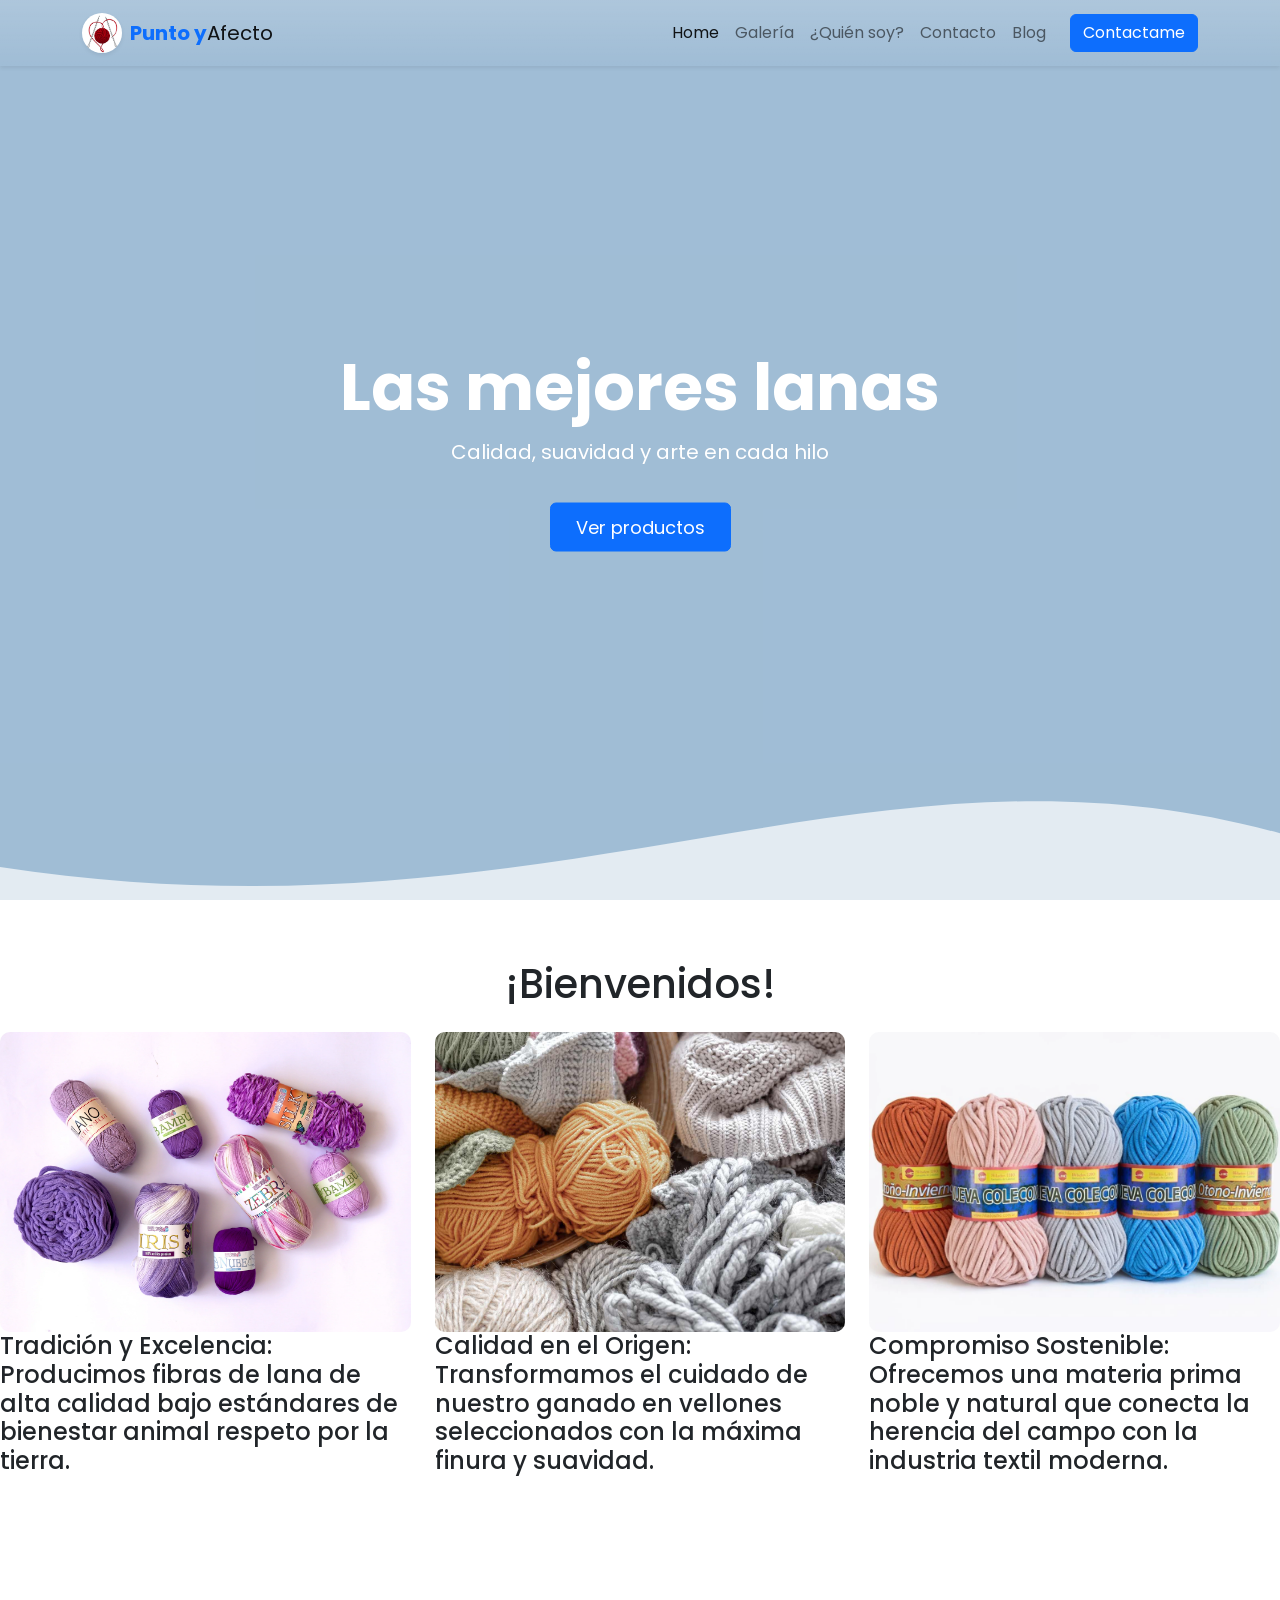
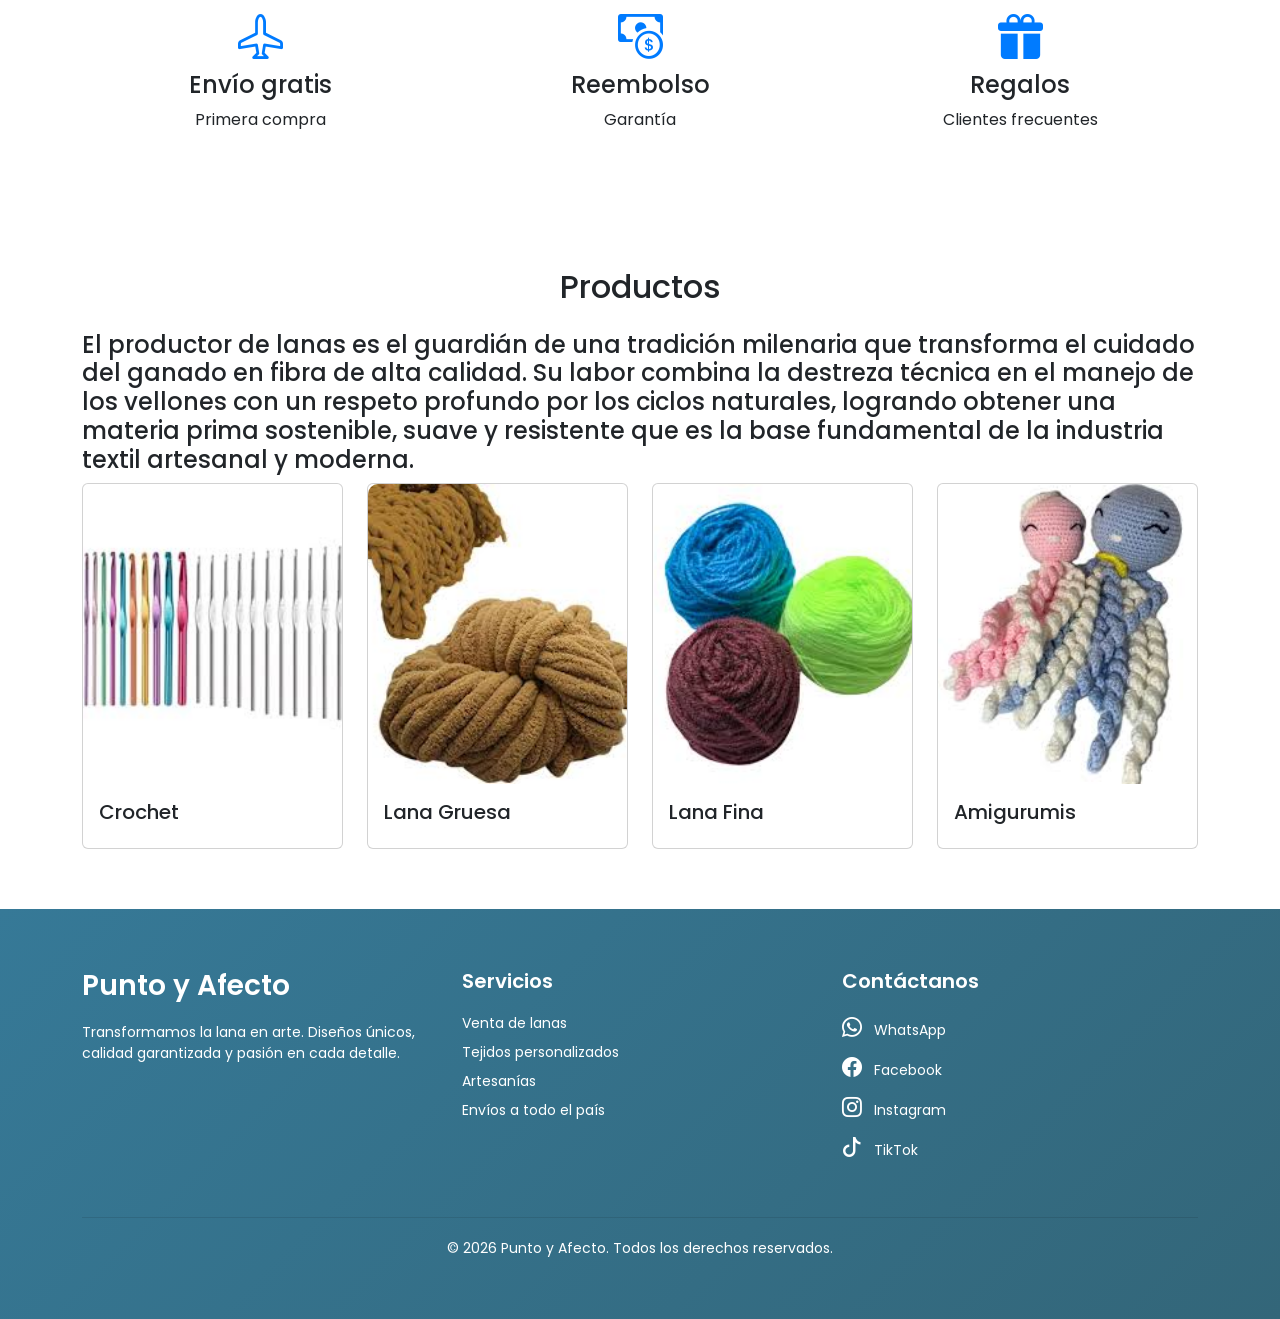
==== index.html @ 4a49f243 "subiendo mi pagina web" ====
<!DOCTYPE html>
<html lang="es">
<head>
    <meta charset="UTF-8">
    <meta name="viewport" content="width=device-width, initial-scale=1.0">
    <title>Punto y Afecto</title>

    <link rel="stylesheet" href="css/bootstrap.min.css">
    <link rel="stylesheet" href="https://cdn.jsdelivr.net/npm/bootstrap-icons@1.10.0/font/bootstrap-icons.css">
    <link rel="stylesheet" href="style.css">
</head>

<body>
<!-- NAVBAR  -->
<nav class="navbar navbar-expand-lg navbar-light bg-gradient shadow-sm fixed-top">
    <div class="container">
        <!-- Logo -->
        <a href="index.html" class="navbar-brand d-flex align-items-center">
            <img src="indexima/logo.jpg" alt="Logo" width="40" class="me-2 rounded-circle shadow-sm">
            <span class="fw-bold text-primary">Punto y</span> Afecto
        </a>

        <!-- Botón hamburguesa -->
        <button class="navbar-toggler" type="button" data-bs-toggle="collapse" data-bs-target="#navbar-start">
            <span class="navbar-toggler-icon"></span>
        </button>

        <!-- Menú de navegación -->
        <div class="collapse navbar-collapse" id="navbar-start">
            <ul class="navbar-nav ms-auto mb-2 mb-lg-0">
                <li class="nav-item"><a class="nav-link active" href="index.html">Home</a></li>
                <li class="nav-item"><a class="nav-link" href="galeria.html">Galería</a></li>
                <li class="nav-item"><a class="nav-link" href="quiensoy.html">¿Quién soy?</a></li>
                <li class="nav-item"><a class="nav-link" href="contacto.html">Contacto</a></li>
                <li class="nav-item"><a class="nav-link" href="blog.html">Blog</a></li>
            </ul>
            <!-- Botón CTA -->
            <a href="contacto.html" class="btn btn-primary ms-lg-3">Contactame</a>
        </div>
    </div>
</nav>


<!-- HERO CON VIDEO -->
<section class="hero-video">
    <!-- Video -->
    <video autoplay muted loop class="video-bg">
        <source src="hola.mp4" type="video/mp4">
    </video>

    <!-- Overlay oscuro -->
    <div class="overlay"></div>

    <!-- Texto encima del video -->
    <div class="content">
        <h1>Las mejores lanas</h1>
        <p>Calidad, suavidad y arte en cada hilo</p>
        <a href="#" class="btn btn-primary">Ver productos</a>
    </div>

    <!-- ONDA SVG -->
    <div class="wave">
        <svg viewBox="0 0 500 150" preserveAspectRatio="none">
           <path d="M-18.98,88.31 C210.21,248.19 334.36,-125.81 500.00,49.98 L500.00,150.00 L0.00,150.00 Z"
                  style="stroke: none; fill: rgba(255, 255, 255, 0.7);">
            </path>
        </svg>
    </div>
</section>

<!-- SERVICIOS -->

<section class="Galeria">
<div class="container">
<h1 class="text-center mb-4">¡Bienvenidos!</h1>
</div>

<div class="row">

<div class="col-sm-12 col-md-6 col-lg-4">
<img src="indexima/index1.webp" class="img-fluid">
<h4>Tradición y Excelencia: Producimos fibras de
     lana de alta calidad bajo estándares de bienestar animal 
      respeto por la tierra.</h4> 
</div>

<div class="col-sm-12 col-md-6 col-lg-4">
<img src="indexima/index2.jpg" class="img-fluid">
<h4>Calidad en el Origen: Transformamos el cuidado de nuestro 
    ganado en vellones seleccionados con la máxima finura y suavidad.</h4>
</div>

<div class="col-sm-12 col-md-6 col-lg-4">
<img src="indexima/index3.webp" class="img-fluid">
<h4>Compromiso Sostenible: Ofrecemos una materia prima 
    noble y natural que conecta la herencia del campo con la industria textil moderna.</h4>
</div>



</div>
</div>
</section>

<!-- ICONOS -->
<section class="section-icons">
    <div class="container">
        <div class="row text-center">

            <div class="col-md-4">
                <i class="bi bi-airplane"></i>
                <h4>Envío gratis</h4>
                <p>Primera compra</p>
            </div>

            <div class="col-md-4">
                <i class="bi bi-cash-coin"></i>
                <h4>Reembolso</h4>
                <p>Garantía</p>
            </div>

            <div class="col-md-4">
                <i class="bi bi-gift-fill"></i>
                <h4>Regalos</h4>
                <p>Clientes frecuentes</p>
            </div>

        </div>
    </div>
</section>

<!-- PRODUCTOS -->
<section class="product">
    <div class="container">
        <h2 class="text-center mb-4">Productos</h2>
        <h4>El productor de lanas es el guardián de una tradición milenaria 
            que transforma el cuidado del ganado en fibra de alta calidad. Su 
            labor combina la destreza técnica en el manejo de los vellones con un 
            respeto profundo por los ciclos naturales, logrando obtener una materia prima sostenible, 
            suave y resistente que es la base fundamental de la industria textil artesanal y moderna.</h4>

        <div class="row">

            <div class="col-md-3">
                <div class="card">
                    <img src="img/par1.jpeg">
                    <div class="card-body"><h5>Crochet</h5></div>
                </div>
            </div>

            <div class="col-md-3">
                <div class="card">
                    <img src="img/par2.jpeg">
                    <div class="card-body"><h5>Lana Gruesa</h5></div>
                </div>
            </div>

            <div class="col-md-3">
                <div class="card">
                    <img src="img/par3.jpeg">
                    <div class="card-body"><h5>Lana Fina</h5></div>
                </div>
            </div>

            <div class="col-md-3">
                <div class="card">
                    <img src="img/par5.jpeg">
                    <div class="card-body"><h5>Amigurumis</h5></div>
                </div>
            </div>

        </div>
    </div>
</section>

<!-- FOOTER PROFESIONAL -->
<footer class="footer">
    <div class="container">
        <div class="row">

            <!-- LOGO + DESCRIPCIÓN -->
            <div class="col-md-4 mb-4 text-center text-md-start">
                <h3>Punto y Afecto</h3>
                <p>Transformamos la lana en arte. Diseños únicos, calidad garantizada y pasión en cada detalle.</p>
            </div>

            <!-- SERVICIOS -->
            <div class="col-md-4 mb-4 text-center text-md-start">
                <h5>Servicios</h5>
                <ul>
                    <li>Venta de lanas</li>
                    <li>Tejidos personalizados</li>
                    <li>Artesanías</li>
                    <li>Envíos a todo el país</li>
                </ul>
            </div>

            <!-- REDES SOCIALES -->
            <div class="col-md-4 mb-4 text-center text-md-start">
                <h5>Contáctanos</h5>
                <p><i class="bi bi-whatsapp"></i> WhatsApp</p>
                <p><i class="bi bi-facebook"></i> Facebook</p>
                <p><i class="bi bi-instagram"></i> Instagram</p>
                <p><i class="bi bi-tiktok"></i> TikTok</p>
            </div>

        </div>

        <hr style="border-color: rgba(0, 0, 0, 0.4);">

        <!-- COPYRIGHT -->
        <p class="text-center mb-0">© 2026 Punto y Afecto. Todos los derechos reservados.</p>
    </div>
</footer>

    <!-- Scripts -->
          <script src="js/jquery-3.5.1.slim.min.js"></script>
    <script src="js/popper.min.js"></script>
    <script src="js/bootstrap.min.js"></script>

</body>
</html>
---- style.css ----
/* =======================
   IMPORTACIÓN DE FUENTE
======================= */
/* Importa la fuente Poppins desde Google Fonts */
@import url('https://fonts.googleapis.com/css2?family=Poppins:wght@400;600;700&display=swap');


/* =======================
   ESTILOS GENERALES
======================= */
* {
    font-family: 'Poppins', sans-serif; /* Fuente global */
    box-sizing: border-box;              /* Margen y padding incluidos en ancho */
    margin: 0;                            /* Elimina márgenes por defecto */
    padding: 0;                           /* Elimina padding por defecto */
}

/* =======================
   NAVBAR
======================= */
.navbar.bg-gradient {
    background: linear-gradient(90deg, #f8f9fa, #e9ecef);
}

.navbar .nav-link {
    transition: all 0.3s ease;
}

.navbar .nav-link:hover {
    color: #0d6efd;
    text-decoration: underline;
}

.navbar .btn-primary {
    transition: all 0.3s ease;
}

.navbar .btn-primary:hover {
    background-color: #0b5ed7;
    transform: translateY(-2px);
}

/* =======================
   HERO VIDEO / IMAGEN
======================= */
.hero-video {
    position: relative;                   /* Para posicionar overlay y contenido */
    width: 100%;
    height: 100vh;                        /* Ocupa toda la pantalla */
    overflow: hidden;                     /* Oculta contenido extra */
}

.video-bg {
    position: absolute;
    top: 0;
    left: 0;
    width: 100%;
    height: 100%;
    object-fit: cover;                    /* Video/imagen cubre todo sin deformarse */
    z-index: 0;
}

.overlay {
    position: absolute;
    top: 0;
    left: 0;
    width: 100%;
    height: 100%;
    background: rgba(120, 161, 196, 0.7); /* Capa semitransparente sobre video */
    z-index: 1;
}

.content {
    position: relative;
    z-index: 2;
    top: 50%;
    transform: translateY(-50%);          /* Centra verticalmente */
    text-align: center;                    /* Centra texto */
    color: white;
    padding: 0 20px;
}

.content h1 {
    font-size: clamp(32px, 6vw, 65px);    /* Tamaño adaptable */
    font-weight: 700;
}

.content p {
    font-size: clamp(14px, 2.5vw, 20px);
    margin-top: 10px;
}

.content .btn {
    margin-top: 20px;
    padding: 10px 25px;
    font-size: 18px;
}


/* =======================
   ONDA SVG
======================= */
.hero-video, .hero-blog {
    position: relative; /* Necesario para que la onda se posicione respecto al hero */
}

.wave {
    position: absolute;
    bottom: 0;       /* Pegada al fondo del hero */
    left: 0;
    width: 100%;
    overflow: hidden;
    line-height: 0;
    z-index: 2;
}

.wave svg {
    display: block;
    width: 100%;
    height: 100px;   /* Altura base de la onda */
}

.wave path {
    fill: rgba(255, 255, 255, 0.7); /* Color de la onda */
}


/* =======================
   GALERÍA / PRODUCTOS / SERVICIOS / CONTACTO
======================= */
.Galeria, .services, .product, .section-icons, .Contacto {
    padding: 60px 0;
}

/* Imágenes del mismo tamaño */
.Galeria img,
.product .card img,
.service-card img,
.Contacto img {
    width: 100%;             /* Ocupa todo el ancho del contenedor */
    height: 300px;           /* Altura fija para uniformidad */
    object-fit: cover;       /* Recorta imagen sin deformar */
    border-radius: 10px;     /* Bordes redondeados */
    transition: 0.4s;        /* Suaviza animaciones */
}

/* Hover para animación ligera */
.Galeria img:hover,
.product .card:hover img,
.service-card:hover img {
    transform: scale(1.05);  /* Zoom ligero al pasar mouse */
}

/* Tarjetas de productos y servicios */
.product .card, .service-card {
    transition: 0.3s;
}

.product .card:hover, .service-card:hover {
    transform: scale(1.05);
}

/* Overlay en tarjetas de servicios */
.service-card::before {
    content: "";
    position: absolute;
    width: 100%;
    height: 100%;
    background: rgba(0,0,0,0.6);
    top: 0;
    left: 0;
    z-index: 1;
}

.service-card .card-img-overlay {
    z-index: 2;
}

/* Íconos de secciones */
.section-icons i {
    font-size: 45px;
    color: #007bff;
    margin-bottom: 10px;
}


/* =======================
   FOOTER
======================= */
.footer {
    background: linear-gradient(135deg, #367997, #336679);
    color: white;
    padding: 60px 0;
    font-size: 14px;
}

.footer h3, .footer h5 {
    margin-bottom: 20px;
    font-weight: 600;
}

.footer p {
    margin-bottom: 10px;
}

.footer ul {
    list-style: none;
    padding: 0;
}

.footer ul li {
    margin-bottom: 8px;
}

.footer i {
    font-size: 20px;
    margin-right: 8px;
    color: white;
}

.footer hr {
    margin: 20px 0;
    border: 0;
    border-top: 1px solid rgba(255,255,255,0.4);
}


/* =======================
   RESPONSIVE (TABLETS Y MÓVILES)
======================= */
@media (max-width: 768px) {

    /* HERO */
    .hero-video {
        height: 60vh;           /* Ajusta altura en tablets */
    }

    .content h1 {
        font-size: clamp(24px, 8vw, 36px); /* Texto más pequeño */
    }

    .content p {
        font-size: clamp(12px, 4vw, 16px);
    }

    /* NAVBAR */
    .navbar a {
        font-size: 16px;        /* Texto más pequeño */
    }

    /* FOOTER */
    .footer {
        text-align: center;
    }

    .footer .col-md-4 {
        margin-bottom: 20px;
    }

    /* Onda SVG */
    .wave svg {
        height: 200px;          /* Ajusta altura de onda en tablets */
    }
}

@media (max-width: 576px) {

    /* HERO */
    .hero-video {
        height: 50vh;           /* Ajuste para móviles */
    }

    /* Imágenes de galería y productos */
    .Galeria img,
    .product .card img,
    .service-card img {
        height: 200px;          /* Reduce altura en móviles */
    }

    /* Texto en contenido */
    .content h1 {
        font-size: clamp(20px, 8vw, 28px);
    }

    .content p {
        font-size: clamp(10px, 4vw, 14px);
    }

    /* Onda SVG */
    .wave svg {
        height: 120px;          /* Onda más pequeña en móviles */
    }
}
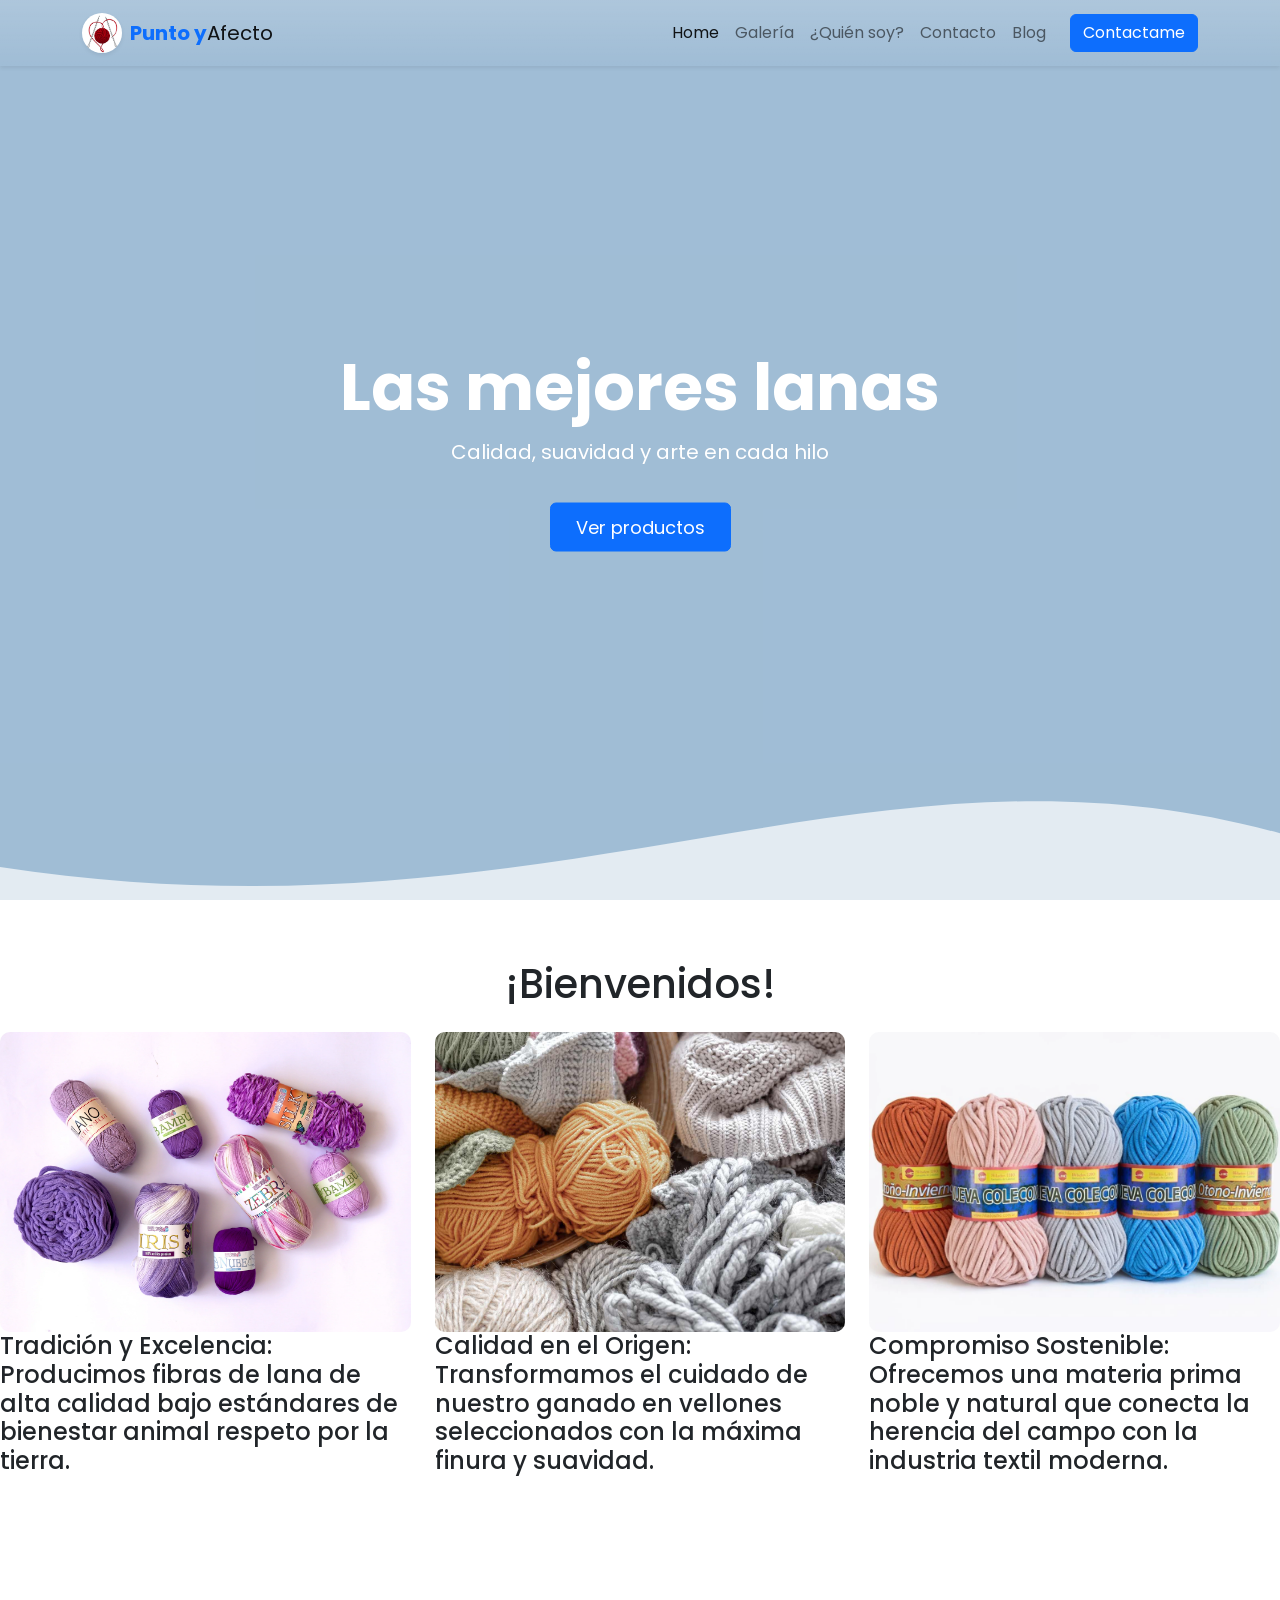
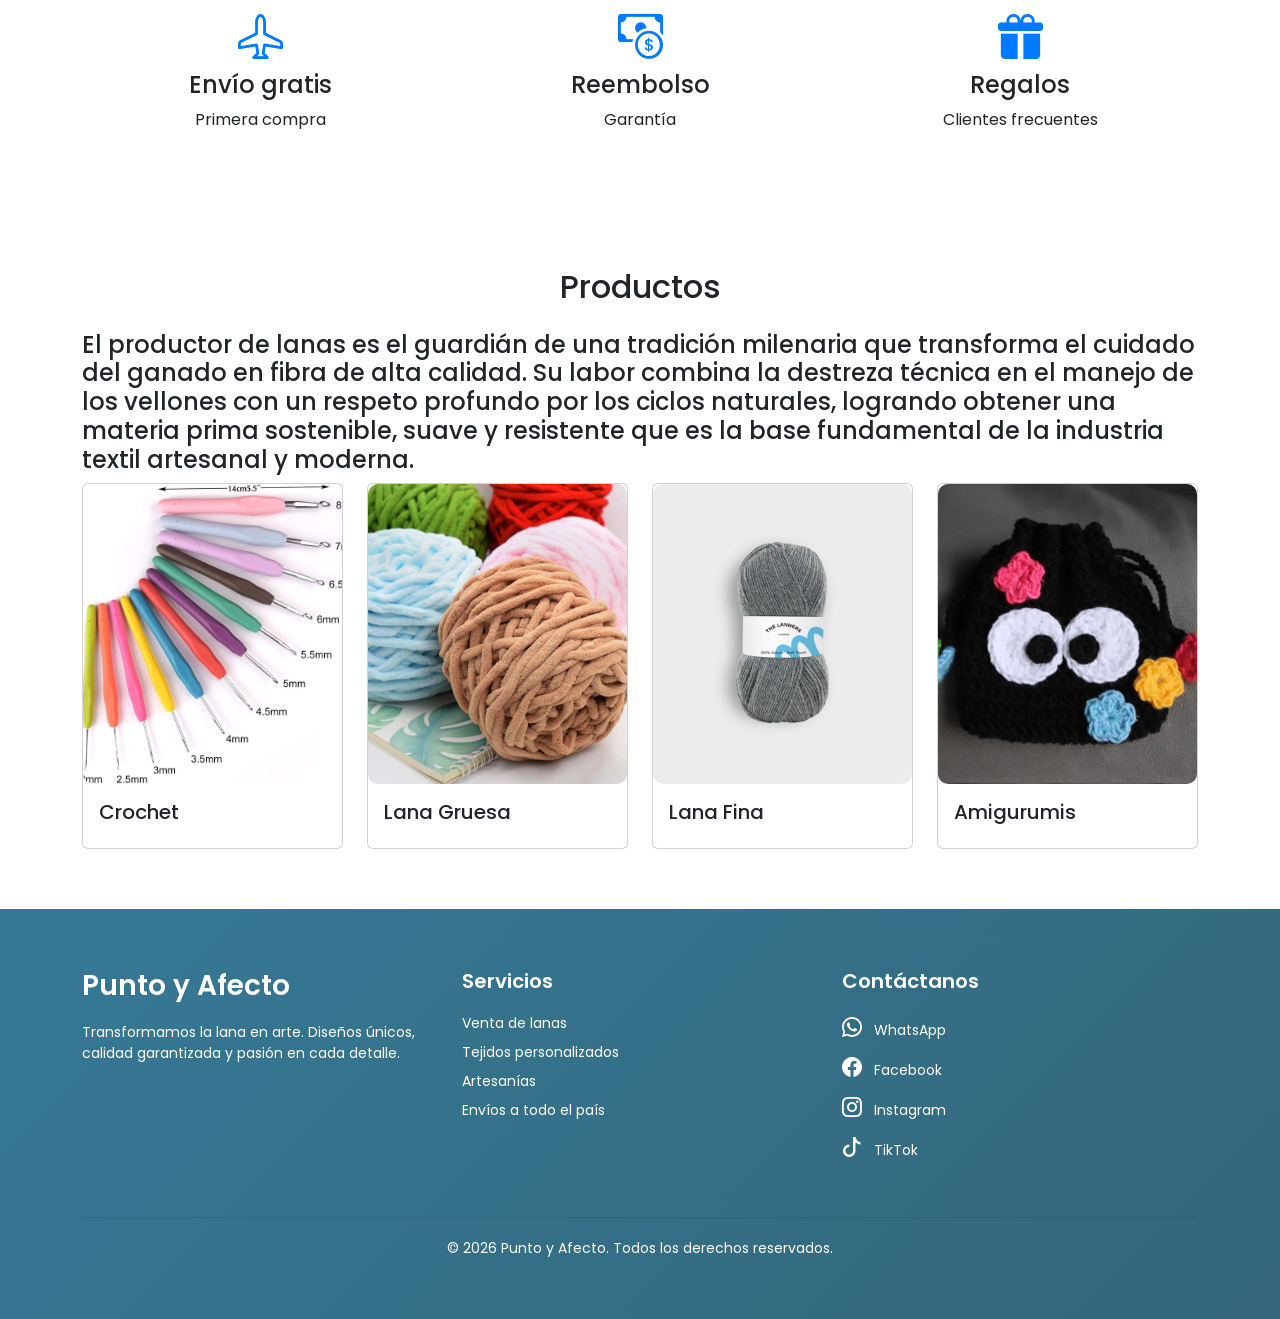
==== commit 5d82eca6: "Actualicé mi página" ====
--- a/index.html
+++ b/index.html
@@ -45,7 +45,7 @@
 <section class="hero-video">
     <!-- Video -->
     <video autoplay muted loop class="video-bg">
-        <source src="hola.mp4" type="video/mp4">
+        <source src="video.mp4" type="video/mp4">
     </video>
 
     <!-- Overlay oscuro -->
@@ -143,28 +143,28 @@
 
             <div class="col-md-3">
                 <div class="card">
-                    <img src="img/par1.jpeg">
+                    <img src="indexima/crocht.jpeg">
                     <div class="card-body"><h5>Crochet</h5></div>
                 </div>
             </div>
 
             <div class="col-md-3">
                 <div class="card">
-                    <img src="img/par2.jpeg">
+                    <img src="indexima/lanagruesa.jpeg">
                     <div class="card-body"><h5>Lana Gruesa</h5></div>
                 </div>
             </div>
 
             <div class="col-md-3">
                 <div class="card">
-                    <img src="img/par3.jpeg">
+                    <img src="indexima/lana delgada.jpeg">
                     <div class="card-body"><h5>Lana Fina</h5></div>
                 </div>
             </div>
 
             <div class="col-md-3">
                 <div class="card">
-                    <img src="img/par5.jpeg">
+                    <img src="indexima/amigurimi.jpeg">
                     <div class="card-body"><h5>Amigurumis</h5></div>
                 </div>
             </div>
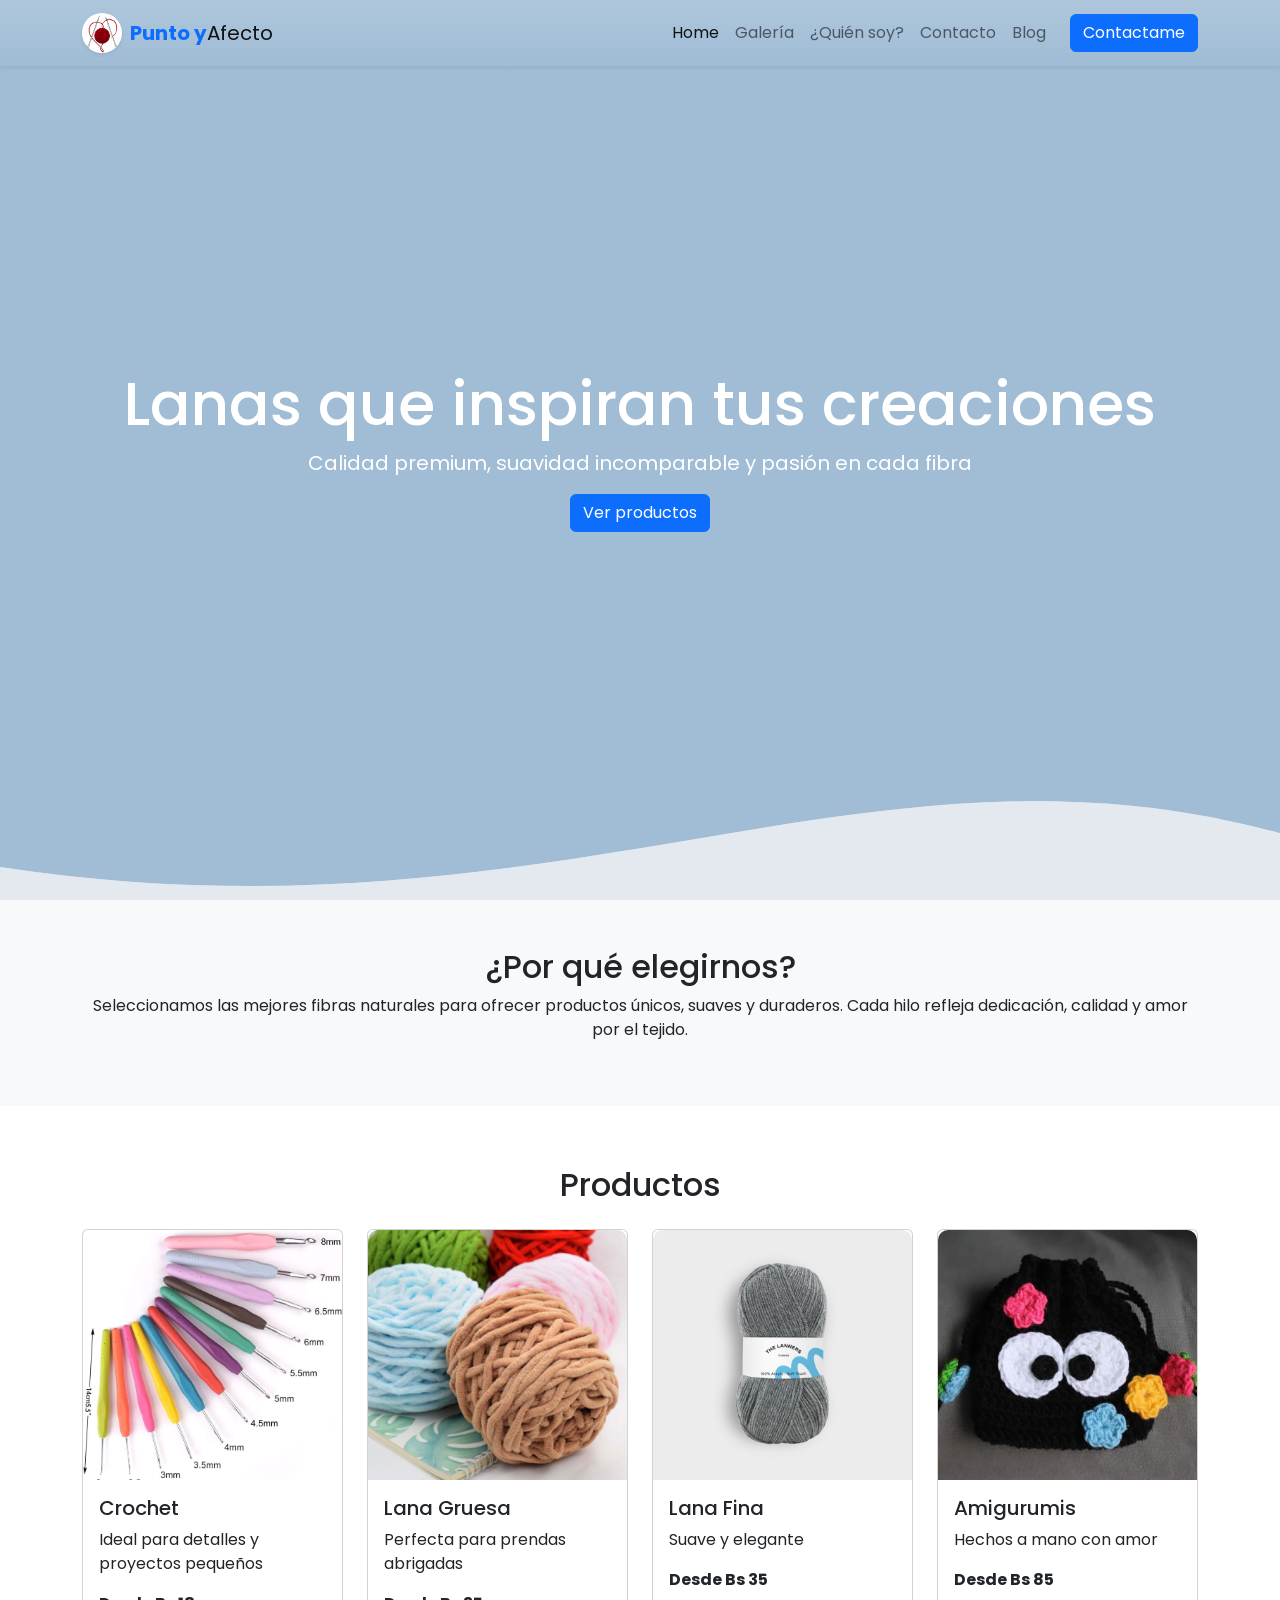
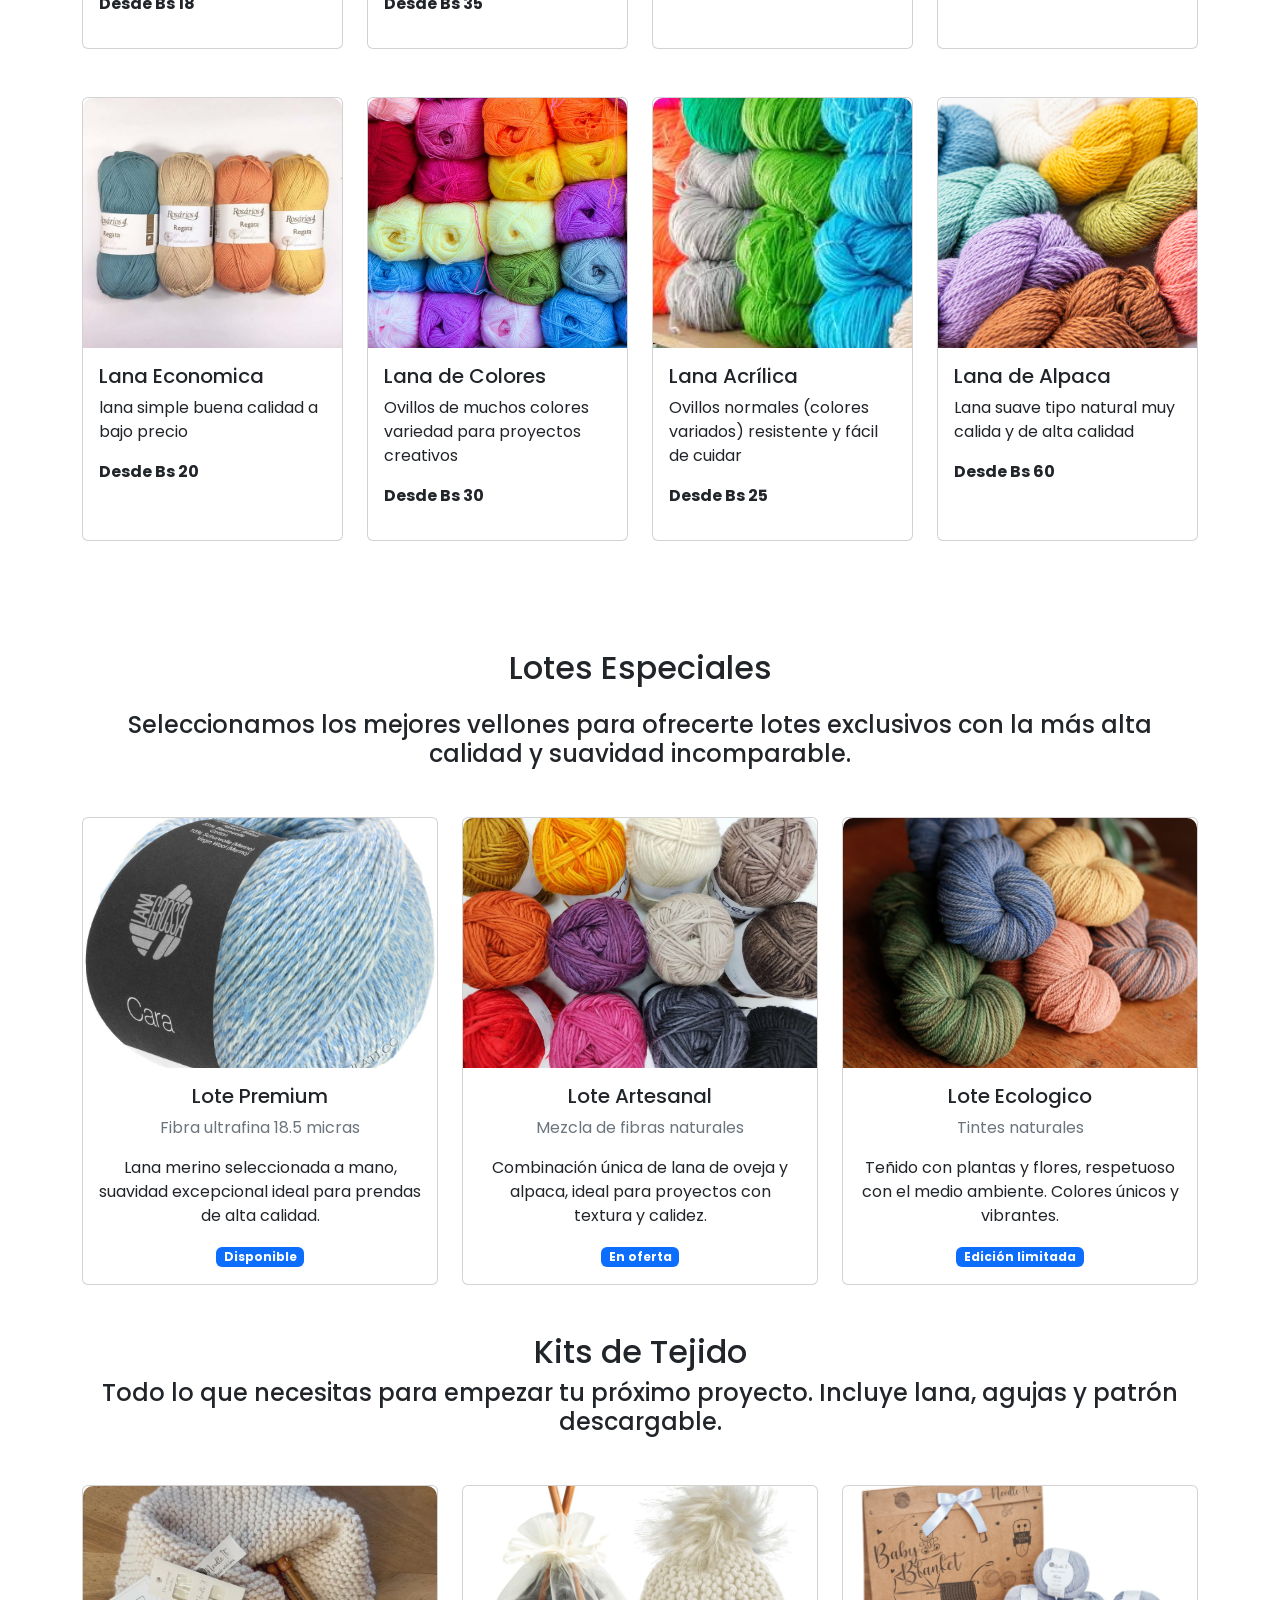
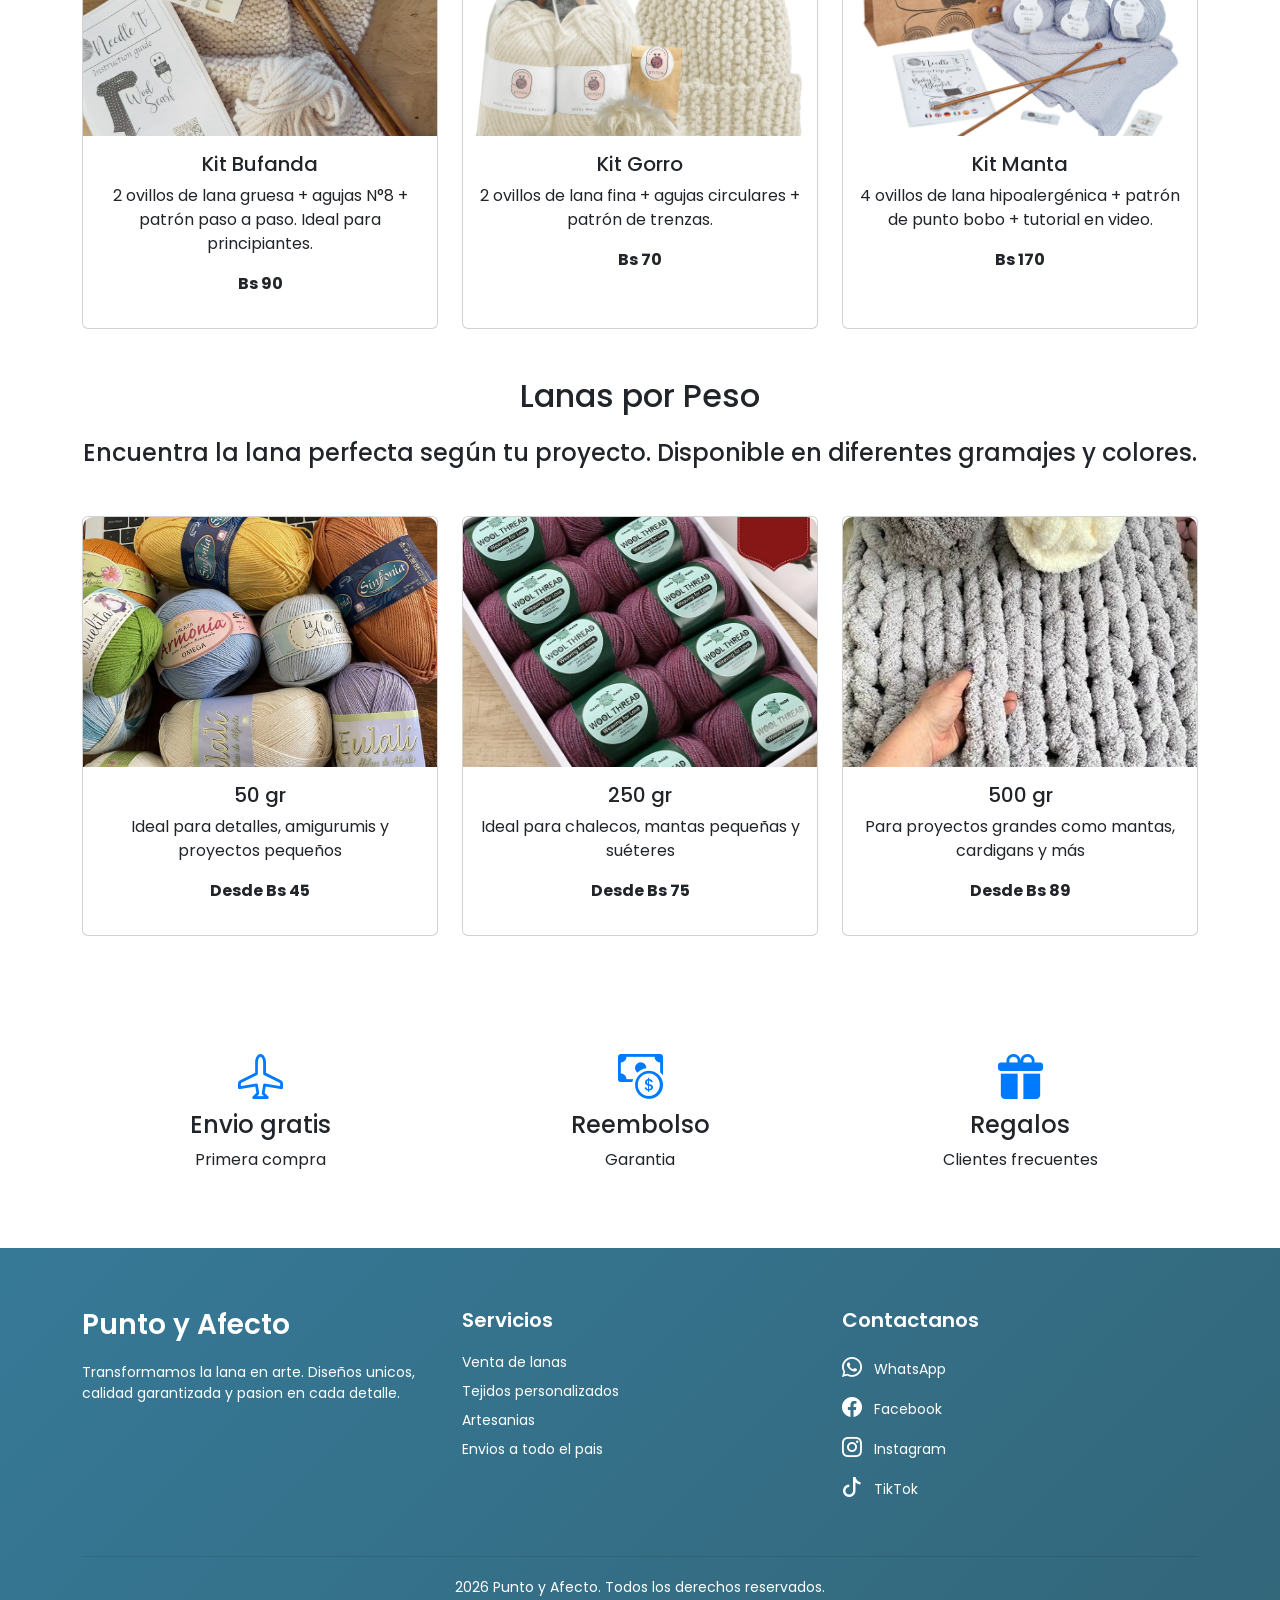
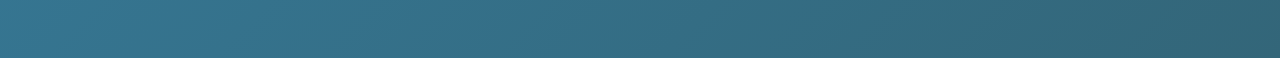
==== commit 80fbf33c: "actualice mi pagi" ====
--- a/index.html
+++ b/index.html
@@ -11,21 +11,19 @@
 </head>
 
 <body>
+
 <!-- NAVBAR  -->
 <nav class="navbar navbar-expand-lg navbar-light bg-gradient shadow-sm fixed-top">
     <div class="container">
-        <!-- Logo -->
         <a href="index.html" class="navbar-brand d-flex align-items-center">
             <img src="indexima/logo.jpg" alt="Logo" width="40" class="me-2 rounded-circle shadow-sm">
             <span class="fw-bold text-primary">Punto y</span> Afecto
         </a>
 
-        <!-- Botón hamburguesa -->
         <button class="navbar-toggler" type="button" data-bs-toggle="collapse" data-bs-target="#navbar-start">
             <span class="navbar-toggler-icon"></span>
         </button>
 
-        <!-- Menú de navegación -->
         <div class="collapse navbar-collapse" id="navbar-start">
             <ul class="navbar-nav ms-auto mb-2 mb-lg-0">
                 <li class="nav-item"><a class="nav-link active" href="index.html">Home</a></li>
@@ -34,31 +32,25 @@
                 <li class="nav-item"><a class="nav-link" href="contacto.html">Contacto</a></li>
                 <li class="nav-item"><a class="nav-link" href="blog.html">Blog</a></li>
             </ul>
-            <!-- Botón CTA -->
             <a href="contacto.html" class="btn btn-primary ms-lg-3">Contactame</a>
         </div>
     </div>
 </nav>
 
-
-<!-- HERO CON VIDEO -->
+<!-- HERO -->
 <section class="hero-video">
-    <!-- Video -->
     <video autoplay muted loop class="video-bg">
         <source src="video.mp4" type="video/mp4">
     </video>
 
-    <!-- Overlay oscuro -->
     <div class="overlay"></div>
 
-    <!-- Texto encima del video -->
     <div class="content">
-        <h1>Las mejores lanas</h1>
-        <p>Calidad, suavidad y arte en cada hilo</p>
+  <h1>Lanas que inspiran tus creaciones</h1>
+        <p>Calidad premium, suavidad incomparable y pasión en cada fibra</p>
         <a href="#" class="btn btn-primary">Ver productos</a>
     </div>
 
-    <!-- ONDA SVG -->
     <div class="wave">
         <svg viewBox="0 0 500 150" preserveAspectRatio="none">
            <path d="M-18.98,88.31 C210.21,248.19 334.36,-125.81 500.00,49.98 L500.00,150.00 L0.00,150.00 Z"
@@ -67,39 +59,259 @@
         </svg>
     </div>
 </section>
-
-<!-- SERVICIOS -->
-
-<section class="Galeria">
-<div class="container">
-<h1 class="text-center mb-4">¡Bienvenidos!</h1>
-</div>
-
-<div class="row">
-
-<div class="col-sm-12 col-md-6 col-lg-4">
-<img src="indexima/index1.webp" class="img-fluid">
-<h4>Tradición y Excelencia: Producimos fibras de
-     lana de alta calidad bajo estándares de bienestar animal 
-      respeto por la tierra.</h4> 
-</div>
-
-<div class="col-sm-12 col-md-6 col-lg-4">
-<img src="indexima/index2.jpg" class="img-fluid">
-<h4>Calidad en el Origen: Transformamos el cuidado de nuestro 
-    ganado en vellones seleccionados con la máxima finura y suavidad.</h4>
-</div>
-
-<div class="col-sm-12 col-md-6 col-lg-4">
-<img src="indexima/index3.webp" class="img-fluid">
-<h4>Compromiso Sostenible: Ofrecemos una materia prima 
-    noble y natural que conecta la herencia del campo con la industria textil moderna.</h4>
-</div>
-
-
-
-</div>
-</div>
+    <!-- ONDA SVG -->
+    <div class="wave">
+        <svg viewBox="0 0 500 150" preserveAspectRatio="none">
+            <path d="M-18.98,88.31 C210.21,248.19 334.36,-125.81 500.00,49.98 L500.00,150.00 L0.00,150.00 Z"></path>
+        </svg>
+    </div>
+</section>
+
+<!-- SECCIÓN EXTRA -->
+<section class="text-center py-5 bg-light">
+    <div class="container">
+        <h2>¿Por qué elegirnos?</h2>
+        <p>Seleccionamos las mejores fibras naturales para ofrecer productos únicos, suaves y duraderos. Cada hilo refleja dedicación, calidad y amor por el tejido.</p>
+    </div>
+</section>
+
+<!-- PRODUCTOS -->
+<section class="product">
+    <div class="container">
+        <h2 class="text-center mb-4">Productos</h2>
+      
+        <div class="row">
+
+            <div class="col-md-3">
+                <div class="card">
+                    <img src="indexima/crocht.jpeg">
+                    <div class="card-body">
+                        <h5>Crochet</h5>
+                        <p>Ideal para detalles y proyectos pequeños</p>
+                        <p class="fw-bold">Desde Bs 18</p>
+                    </div>
+                </div>
+            </div>
+
+            <div class="col-md-3">
+                <div class="card">
+                    <img src="indexima/lanagruesa.jpeg">
+                    <div class="card-body">
+                        <h5>Lana Gruesa</h5>
+                        <p>Perfecta para prendas abrigadas</p>
+                        <p class="fw-bold">Desde Bs 35</p>
+                    </div>
+                </div>
+            </div>
+
+            <div class="col-md-3">
+                <div class="card">
+                    <img src="indexima/lana delgada.jpeg">
+                    <div class="card-body">
+                        <h5>Lana Fina</h5>
+                        <p>Suave y elegante</p>
+                        <p class="fw-bold">Desde Bs 35</p>
+                    </div>
+                </div>
+            </div>
+
+            <div class="col-md-3">
+                <div class="card">
+                    <img src="indexima/amigurimi.jpeg">
+                    <div class="card-body">
+                        <h5>Amigurumis</h5>
+                        <p>Hechos a mano con amor</p>
+                        <p class="fw-bold">Desde Bs 85</p>
+                    </div>
+                </div>
+            </div>
+
+        </div>
+        <BR><BR>
+          <div class="row">
+
+            <div class="col-md-3">
+                <div class="card">
+                    <img src="nueva/lanaecomo.jpg">
+                    <div class="card-body">
+                        <h5> Lana Economica</h5>        
+                        <p>lana simple buena calidad a bajo precio</p>
+                        <p class="fw-bold">Desde Bs 20</p>
+                    </div>
+                </div>
+            </div>
+
+            <div class="col-md-3">
+                <div class="card">
+                    <img src="nueva/lanacolores.jpg">
+                    <div class="card-body">
+                        <h5>Lana de Colores</h5>
+                        <p>Ovillos de muchos colores variedad para proyectos creativos</p>
+                        <p class="fw-bold">Desde Bs 30</p>
+                    </div>
+                </div>
+            </div>
+
+            <div class="col-md-3">
+                <div class="card">
+                    <img src="nueva/acri.jpg">
+                    <div class="card-body">
+                        <h5>   Lana Acrílica</h5>
+                        <p>Ovillos normales (colores variados) resistente y fácil de cuidar</p>
+                        <p class="fw-bold">Desde Bs 25</p>
+                    </div>
+                </div>
+            </div>
+
+            <div class="col-md-3">
+                <div class="card">
+                    <img src="nueva/lanadealpaca.jpg">
+                    <div class="card-body">
+                        <h5>Lana de Alpaca</h5>
+                        <p>Lana suave tipo natural muy calida y de alta calidad</p>
+                        <p class="fw-bold">Desde Bs 60</p>
+                    </div>
+                </div>
+            </div>
+
+        </div>
+    </div>
+</section>
+
+<!-- LOTES -->
+<section class="container my-5">
+    <div class="row text-center">
+        <h2 class="text-center mb-4">Lotes Especiales</h2>
+        <h4 class="text-center mb-5">Seleccionamos los mejores vellones para
+             ofrecerte lotes exclusivos con la más alta calidad y suavidad incomparable.</h4>
+             
+       <div class="col-md-4">
+            <div class="card">
+                <img src="nueva/permiun.jpg" class="card-img-top" alt="Lote Premium">
+                <div class="card-body text-center">
+                    <h5>Lote Premium</h5>
+                    <p class="text-muted">Fibra ultrafina 18.5 micras</p>
+                    <p>Lana merino seleccionada a mano, suavidad excepcional ideal para prendas 
+                        de alta calidad.</p>
+                    <span class="badge bg-primary">Disponible</span>
+                </div>
+            </div>
+        </div>
+
+           <div class="col-md-4">
+            <div class="card">
+                <img src="nueva/arte.webp" class="card-img-top" alt="Lote Artesanal">
+                <div class="card-body text-center">
+                    <h5>Lote Artesanal</h5>
+                    <p class="text-muted">Mezcla de fibras naturales</p>
+                    <p>Combinación única de lana de oveja y alpaca,
+                         ideal para proyectos con textura y calidez.</p>
+                           <span class="badge bg-primary">En oferta</span>
+                  
+                </div>
+            </div>
+        </div>
+
+           <div class="col-md-4">
+            <div class="card">
+                <img src="nueva/eco.jpg" class="card-img-top" alt="Lote Ecológico">
+                <div class="card-body text-center">
+                    <h5>Lote Ecologico</h5>
+                    <p class="text-muted">Tintes naturales</p>
+                    <p>Teñido con plantas y flores, respetuoso con el medio
+                         ambiente. Colores únicos y vibrantes.</p>
+                                  <span class="badge bg-primary">Edición limitada</span>
+                
+                </div>
+            </div>
+        </div>
+    </div>
+</section>
+
+
+<!-- KITS -->
+<section class="container my-5">
+    <div class="row text-center">
+        <h2>Kits de Tejido</h2>
+        <h4 class="text-center mb-5">Todo lo que necesitas para empezar tu próximo proyecto. Incluye lana, agujas y patrón descargable.</h4>
+
+        <div class="col-md-4">
+            <div class="card">
+                <img src="nueva/bufanda.webp">
+                <div class="card-body">
+                    <h5>Kit Bufanda</h5>
+                    <p>2 ovillos de lana gruesa + agujas N°8 + patrón paso a paso. Ideal para principiantes.</p>
+
+                    <p class="fw-bold">Bs 90</p>
+                </div>
+            </div>
+        </div>
+
+        <div class="col-md-4">
+            <div class="card">
+                <img src="nueva/gorro.jpg">
+                <div class="card-body">
+                    <h5>Kit Gorro</h5>
+                    <p>2 ovillos de lana fina + agujas circulares + patrón de trenzas.</p>
+
+                    <p class="fw-bold">Bs 70</p>
+                </div>
+            </div>
+        </div>
+
+        <div class="col-md-4">
+            <div class="card">
+                <img src="nueva/mantabab.webp">
+                <div class="card-body">
+                    <h5>Kit Manta</h5>
+                    <p>4 ovillos de lana hipoalergénica + patrón de punto bobo + tutorial en video.</p>
+
+                    <p class="fw-bold">Bs 170</p>
+                </div>
+            </div>
+        </div>
+    </div>
+</section>
+<!-- 🔹 NUEVA SECCIÓN: LANAS POR PESO -->
+<section class="container my-5">
+    <div class="row text-center">
+        <h2 class="text-center mb-4">Lanas por Peso </h2>
+        <h4 class="text-center mb-5">Encuentra la lana perfecta según tu proyecto. Disponible en diferentes gramajes y colores.</h4>
+
+       <div class="col-md-4">
+            <div class="card">
+                <img src="nueva/lanaami.jpg" class="card-img-top" alt="50 gramos">
+                <div class="card-body">
+                    <h5>50 gr</h5>
+                    <p>Ideal para detalles, amigurumis y proyectos pequeños</p>
+                    <p class="fw-bold">Desde Bs 45</p>
+                </div>
+            </div>
+        </div>
+
+
+   <div class="col-md-4">
+            <div class="card">
+                <img src="nueva/cha.webp" class="card-img-top" alt="250 gramos">
+                <div class="card-body">
+                    <h5>250 gr</h5>
+                    <p>Ideal para chalecos, mantas pequeñas y suéteres</p>
+                    <p class="fw-bold">Desde Bs 75</p>
+                </div>
+            </div>
+        </div>
+
+    <div class="col-md-4">
+            <div class="card">
+                <img src="nueva/mantas.jpg" class="card-img-top" alt="500 gramos">
+                <div class="card-body">
+                    <h5>500 gr</h5>
+                    <p>Para proyectos grandes como mantas, cardigans y más</p>
+                    <p class="fw-bold">Desde Bs 89</p>
+                </div>
+            </div>
+        </div>
+    </div>
 </section>
 
 <!-- ICONOS -->
@@ -109,14 +321,14 @@
 
             <div class="col-md-4">
                 <i class="bi bi-airplane"></i>
-                <h4>Envío gratis</h4>
+                <h4>Envio gratis</h4>
                 <p>Primera compra</p>
             </div>
 
             <div class="col-md-4">
                 <i class="bi bi-cash-coin"></i>
                 <h4>Reembolso</h4>
-                <p>Garantía</p>
+                <p>Garantia</p>
             </div>
 
             <div class="col-md-4">
@@ -129,75 +341,28 @@
     </div>
 </section>
 
-<!-- PRODUCTOS -->
-<section class="product">
-    <div class="container">
-        <h2 class="text-center mb-4">Productos</h2>
-        <h4>El productor de lanas es el guardián de una tradición milenaria 
-            que transforma el cuidado del ganado en fibra de alta calidad. Su 
-            labor combina la destreza técnica en el manejo de los vellones con un 
-            respeto profundo por los ciclos naturales, logrando obtener una materia prima sostenible, 
-            suave y resistente que es la base fundamental de la industria textil artesanal y moderna.</h4>
-
+<!-- FOOTER ORIGINAL -->
+<footer class="footer">
+    <div class="container">
         <div class="row">
 
-            <div class="col-md-3">
-                <div class="card">
-                    <img src="indexima/crocht.jpeg">
-                    <div class="card-body"><h5>Crochet</h5></div>
-                </div>
-            </div>
-
-            <div class="col-md-3">
-                <div class="card">
-                    <img src="indexima/lanagruesa.jpeg">
-                    <div class="card-body"><h5>Lana Gruesa</h5></div>
-                </div>
-            </div>
-
-            <div class="col-md-3">
-                <div class="card">
-                    <img src="indexima/lana delgada.jpeg">
-                    <div class="card-body"><h5>Lana Fina</h5></div>
-                </div>
-            </div>
-
-            <div class="col-md-3">
-                <div class="card">
-                    <img src="indexima/amigurimi.jpeg">
-                    <div class="card-body"><h5>Amigurumis</h5></div>
-                </div>
-            </div>
-
-        </div>
-    </div>
-</section>
-
-<!-- FOOTER PROFESIONAL -->
-<footer class="footer">
-    <div class="container">
-        <div class="row">
-
-            <!-- LOGO + DESCRIPCIÓN -->
             <div class="col-md-4 mb-4 text-center text-md-start">
                 <h3>Punto y Afecto</h3>
-                <p>Transformamos la lana en arte. Diseños únicos, calidad garantizada y pasión en cada detalle.</p>
-            </div>
-
-            <!-- SERVICIOS -->
+                <p>Transformamos la lana en arte. Diseños unicos, calidad garantizada y pasion en cada detalle.</p>
+            </div>
+
             <div class="col-md-4 mb-4 text-center text-md-start">
                 <h5>Servicios</h5>
                 <ul>
                     <li>Venta de lanas</li>
                     <li>Tejidos personalizados</li>
-                    <li>Artesanías</li>
-                    <li>Envíos a todo el país</li>
+                    <li>Artesanias</li>
+                    <li>Envios a todo el pais</li>
                 </ul>
             </div>
 
-            <!-- REDES SOCIALES -->
             <div class="col-md-4 mb-4 text-center text-md-start">
-                <h5>Contáctanos</h5>
+                <h5>Contactanos</h5>
                 <p><i class="bi bi-whatsapp"></i> WhatsApp</p>
                 <p><i class="bi bi-facebook"></i> Facebook</p>
                 <p><i class="bi bi-instagram"></i> Instagram</p>
@@ -208,15 +373,11 @@
 
         <hr style="border-color: rgba(0, 0, 0, 0.4);">
 
-        <!-- COPYRIGHT -->
-        <p class="text-center mb-0">© 2026 Punto y Afecto. Todos los derechos reservados.</p>
+        <p class="text-center mb-0"> 2026 Punto y Afecto. Todos los derechos reservados.</p>
     </div>
 </footer>
 
-    <!-- Scripts -->
-          <script src="js/jquery-3.5.1.slim.min.js"></script>
-    <script src="js/popper.min.js"></script>
-    <script src="js/bootstrap.min.js"></script>
+<script src="js/bootstrap.min.js"></script>
 
 </body>
 </html>
--- a/style.css
+++ b/style.css
@@ -14,7 +14,6 @@
     margin: 0;                            /* Elimina márgenes por defecto */
     padding: 0;                           /* Elimina padding por defecto */
 }
-
 /* =======================
    NAVBAR
 ======================= */
@@ -39,150 +38,110 @@
     background-color: #0b5ed7;
     transform: translateY(-2px);
 }
-
-/* =======================
-   HERO VIDEO / IMAGEN
+/* =======================
+   HERO VIDEO
 ======================= */
 .hero-video {
-    position: relative;                   /* Para posicionar overlay y contenido */
-    width: 100%;
-    height: 100vh;                        /* Ocupa toda la pantalla */
-    overflow: hidden;                     /* Oculta contenido extra */
-}
-
+    position: relative; /* Permite overlay y contenido encima */
+    width: 100%;
+    height: 100vh; /* Altura completa de la pantalla */
+    overflow: hidden; /* Evita scroll por video */
+}
 .video-bg {
-    position: absolute;
+    position: absolute; /* Video sobre hero-video */
     top: 0;
     left: 0;
     width: 100%;
     height: 100%;
-    object-fit: cover;                    /* Video/imagen cubre todo sin deformarse */
-    z-index: 0;
-}
-
+    object-fit: cover; /* Mantiene proporción sin deformar */
+    z-index: 0; /* Debajo del overlay y texto */
+}
 .overlay {
-    position: absolute;
+    position: absolute; /* Capa sobre el video */
     top: 0;
     left: 0;
     width: 100%;
     height: 100%;
-    background: rgba(120, 161, 196, 0.7); /* Capa semitransparente sobre video */
-    z-index: 1;
-}
-
+    background: rgba(120, 161, 196, 0.7); /* Azul semi-transparente */
+    z-index: 1; /* Encima del video */
+}
 .content {
+    position: relative; /* Para centrar sobre overlay */
+    z-index: 2; /* Encima de overlay */
+    top: 50%; /* Centrado vertical */
+    transform: translateY(-50%); /* Ajuste exacto */
+    text-align: center;
+    color: white;
+    padding: 0 20px; /* Evita que el texto toque bordes en móvil */
+}
+.content h1 {
+    font-size: clamp(32px, 6vw, 60px); /* Se ajusta automáticamente según pantalla */
+}
+.content p {
+    font-size: clamp(14px, 2.5vw, 20px); /* Ajuste automático */
+}
+/* =======================
+   ONDA SVG
+======================= */
+.wave {
+    position: absolute; /* Posición sobre hero-video */
+    bottom: 0;          /* Pegada al fondo del hero */
+    width: 100%;
+    overflow: hidden;
+    line-height: 0;     /* Quita altura extra */
+    z-index: 3;         /* Encima del overlay pero detrás del texto */
+}
+.wave svg {
     position: relative;
-    z-index: 2;
-    top: 50%;
-    transform: translateY(-50%);          /* Centra verticalmente */
-    text-align: center;                    /* Centra texto */
-    color: white;
-    padding: 0 20px;
-}
-
-.content h1 {
-    font-size: clamp(32px, 6vw, 65px);    /* Tamaño adaptable */
-    font-weight: 700;
-}
-
-.content p {
-    font-size: clamp(14px, 2.5vw, 20px);
-    margin-top: 10px;
-}
-
-.content .btn {
-    margin-top: 20px;
-    padding: 10px 25px;
-    font-size: 18px;
-}
-
-
-/* =======================
-   ONDA SVG
-======================= */
-.hero-video, .hero-blog {
-    position: relative; /* Necesario para que la onda se posicione respecto al hero */
-}
-
-.wave {
-    position: absolute;
-    bottom: 0;       /* Pegada al fondo del hero */
-    left: 0;
-    width: 100%;
-    overflow: hidden;
-    line-height: 0;
-    z-index: 2;
-}
-
-.wave svg {
     display: block;
     width: 100%;
-    height: 100px;   /* Altura base de la onda */
-}
-
+    height: 100px; /* Altura base de la onda */
+}
 .wave path {
-    fill: rgba(255, 255, 255, 0.7); /* Color de la onda */
-}
-
-
-/* =======================
-   GALERÍA / PRODUCTOS / SERVICIOS / CONTACTO
-======================= */
-.Galeria, .services, .product, .section-icons, .Contacto {
+    fill: rgba(230, 231, 238, 0.7); /* Color de la onda */
+}
+
+/* =======================
+   SECCIONES
+======================= */
+.product,
+.section-icons {
     padding: 60px 0;
 }
 
-/* Imágenes del mismo tamaño */
-.Galeria img,
-.product .card img,
-.service-card img,
-.Contacto img {
-    width: 100%;             /* Ocupa todo el ancho del contenedor */
-    height: 300px;           /* Altura fija para uniformidad */
-    object-fit: cover;       /* Recorta imagen sin deformar */
-    border-radius: 10px;     /* Bordes redondeados */
-    transition: 0.4s;        /* Suaviza animaciones */
-}
-
-/* Hover para animación ligera */
-.Galeria img:hover,
-.product .card:hover img,
-.service-card:hover img {
-    transform: scale(1.05);  /* Zoom ligero al pasar mouse */
-}
-
-/* Tarjetas de productos y servicios */
-.product .card, .service-card {
+/* =======================
+   TARJETAS
+======================= */
+.card {
     transition: 0.3s;
-}
-
-.product .card:hover, .service-card:hover {
+    height: 100%;
+}
+
+.card:hover {
+    transform: translateY(-5px);
+}
+
+/* 🔥 IMÁGENES IGUALES */
+.card img {
+    width: 100%;
+    height: 250px;       /* TODAS iguales */
+    object-fit: cover;   /* No se deforman */
+    border-radius: 10px 10px 0 0;
+    transition: 0.3s;
+}
+
+.card:hover img {
     transform: scale(1.05);
 }
 
-/* Overlay en tarjetas de servicios */
-.service-card::before {
-    content: "";
-    position: absolute;
-    width: 100%;
-    height: 100%;
-    background: rgba(0,0,0,0.6);
-    top: 0;
-    left: 0;
-    z-index: 1;
-}
-
-.service-card .card-img-overlay {
-    z-index: 2;
-}
-
-/* Íconos de secciones */
+/* =======================
+   ICONOS
+======================= */
 .section-icons i {
     font-size: 45px;
     color: #007bff;
     margin-bottom: 10px;
 }
-
 
 /* =======================
    FOOTER
@@ -194,7 +153,8 @@
     font-size: 14px;
 }
 
-.footer h3, .footer h5 {
+.footer h3,
+.footer h5 {
     margin-bottom: 20px;
     font-weight: 600;
 }
@@ -220,64 +180,41 @@
 
 .footer hr {
     margin: 20px 0;
-    border: 0;
     border-top: 1px solid rgba(255,255,255,0.4);
 }
 
-
-/* =======================
-   RESPONSIVE (TABLETS Y MÓVILES)
+/* =======================
+   RESPONSIVE
 ======================= */
 @media (max-width: 768px) {
 
-    /* HERO */
     .hero-video {
-        height: 60vh;           /* Ajusta altura en tablets */
+        height: 60vh;
     }
 
     .content h1 {
-        font-size: clamp(24px, 8vw, 36px); /* Texto más pequeño */
+        font-size: clamp(24px, 8vw, 36px);
     }
 
     .content p {
         font-size: clamp(12px, 4vw, 16px);
     }
 
-    /* NAVBAR */
-    .navbar a {
-        font-size: 16px;        /* Texto más pequeño */
-    }
-
-    /* FOOTER */
-    .footer {
-        text-align: center;
-    }
-
-    .footer .col-md-4 {
-        margin-bottom: 20px;
-    }
-
-    /* Onda SVG */
     .wave svg {
-        height: 200px;          /* Ajusta altura de onda en tablets */
+        height: 200px;
     }
 }
 
 @media (max-width: 576px) {
 
-    /* HERO */
     .hero-video {
-        height: 50vh;           /* Ajuste para móviles */
-    }
-
-    /* Imágenes de galería y productos */
-    .Galeria img,
-    .product .card img,
-    .service-card img {
-        height: 200px;          /* Reduce altura en móviles */
-    }
-
-    /* Texto en contenido */
+        height: 50vh;
+    }
+
+    .card img {
+        height: 180px;  /* más pequeñas en móvil */
+    }
+
     .content h1 {
         font-size: clamp(20px, 8vw, 28px);
     }
@@ -286,8 +223,7 @@
         font-size: clamp(10px, 4vw, 14px);
     }
 
-    /* Onda SVG */
     .wave svg {
-        height: 120px;          /* Onda más pequeña en móviles */
+        height: 120px;
     }
 }
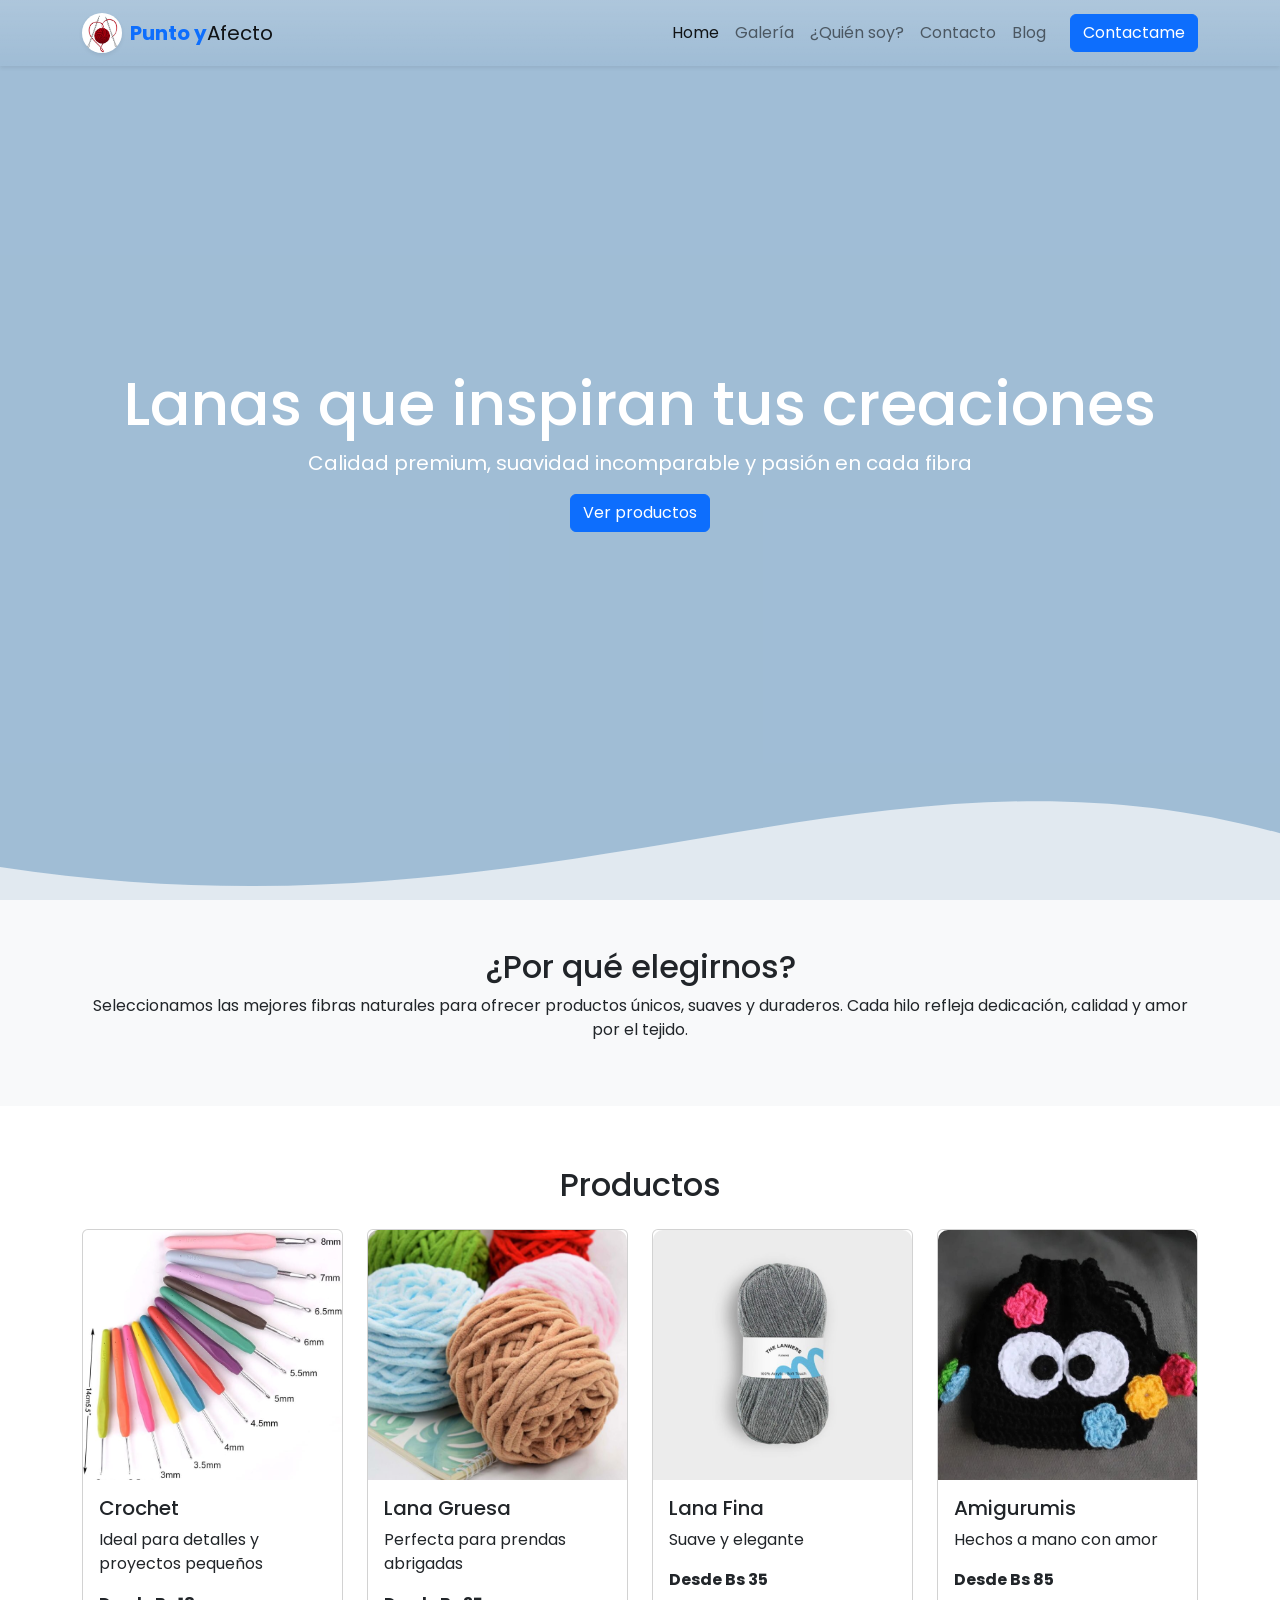
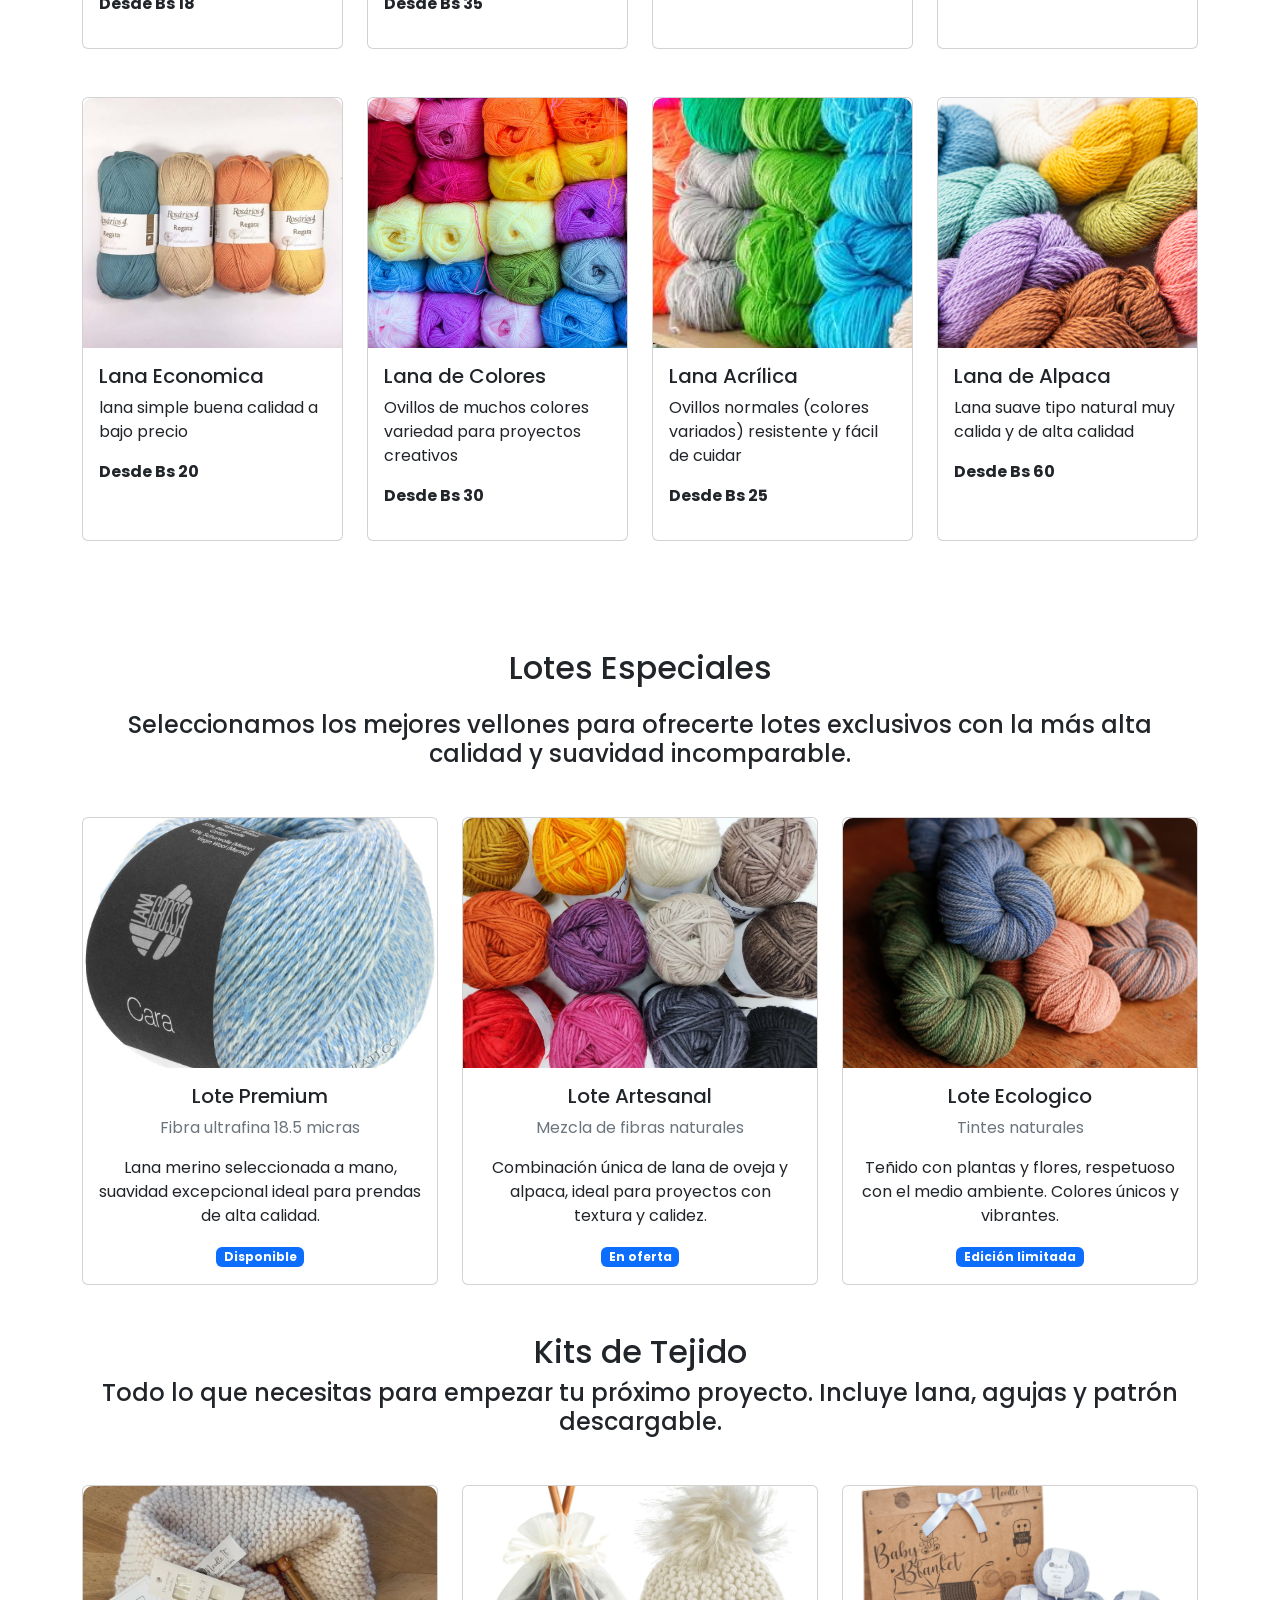
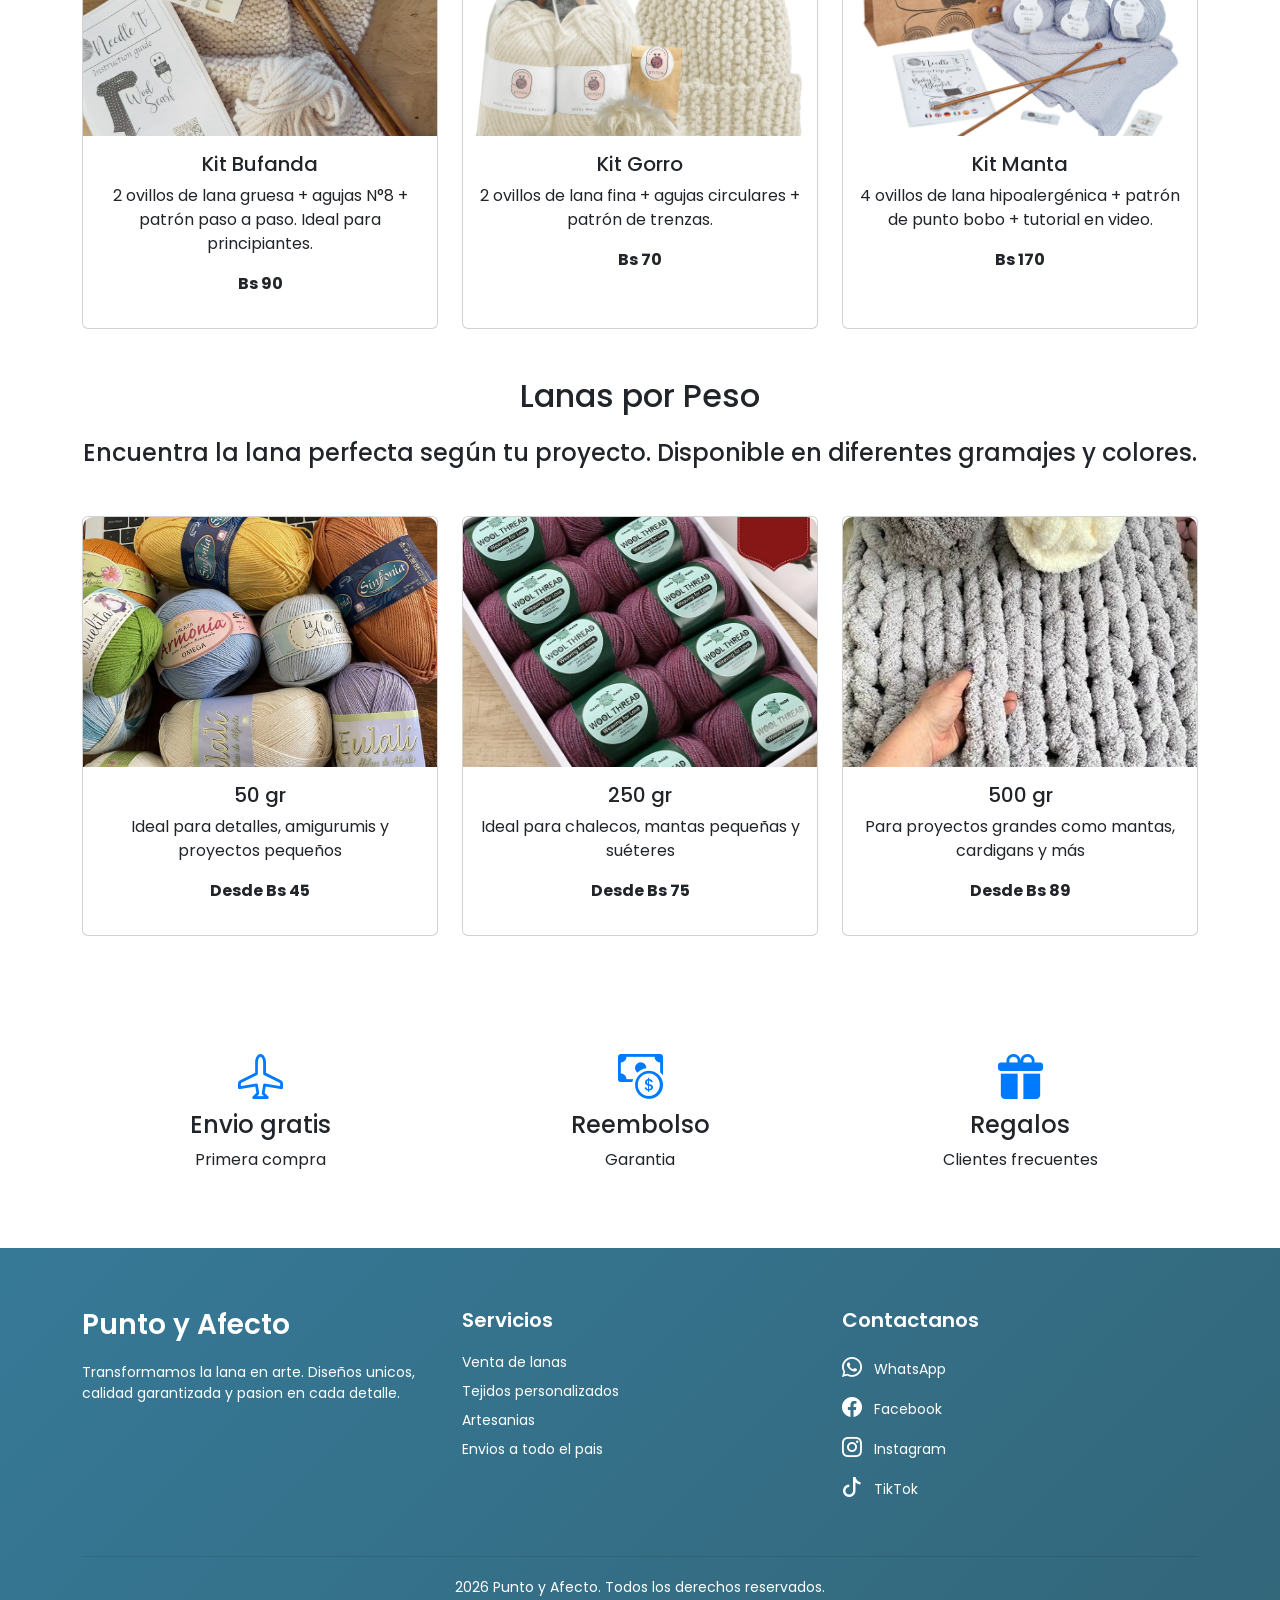
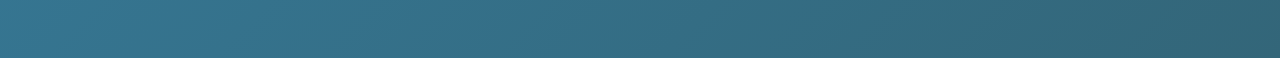
==== commit b918425a: "actualice mi pagina" ====
--- a/index.html
+++ b/index.html
@@ -51,14 +51,7 @@
         <a href="#" class="btn btn-primary">Ver productos</a>
     </div>
 
-    <div class="wave">
-        <svg viewBox="0 0 500 150" preserveAspectRatio="none">
-           <path d="M-18.98,88.31 C210.21,248.19 334.36,-125.81 500.00,49.98 L500.00,150.00 L0.00,150.00 Z"
-                  style="stroke: none; fill: rgba(255, 255, 255, 0.7);">
-            </path>
-        </svg>
-    </div>
-</section>
+
     <!-- ONDA SVG -->
     <div class="wave">
         <svg viewBox="0 0 500 150" preserveAspectRatio="none">
--- a/style.css
+++ b/style.css
@@ -98,7 +98,7 @@
     height: 100px; /* Altura base de la onda */
 }
 .wave path {
-    fill: rgba(230, 231, 238, 0.7); /* Color de la onda */
+    fill: rgba(252, 252, 252, 0.7); /* Color de la onda */
 }
 
 /* =======================
@@ -200,9 +200,7 @@
         font-size: clamp(12px, 4vw, 16px);
     }
 
-    .wave svg {
-        height: 200px;
-    }
+    
 }
 
 @media (max-width: 576px) {
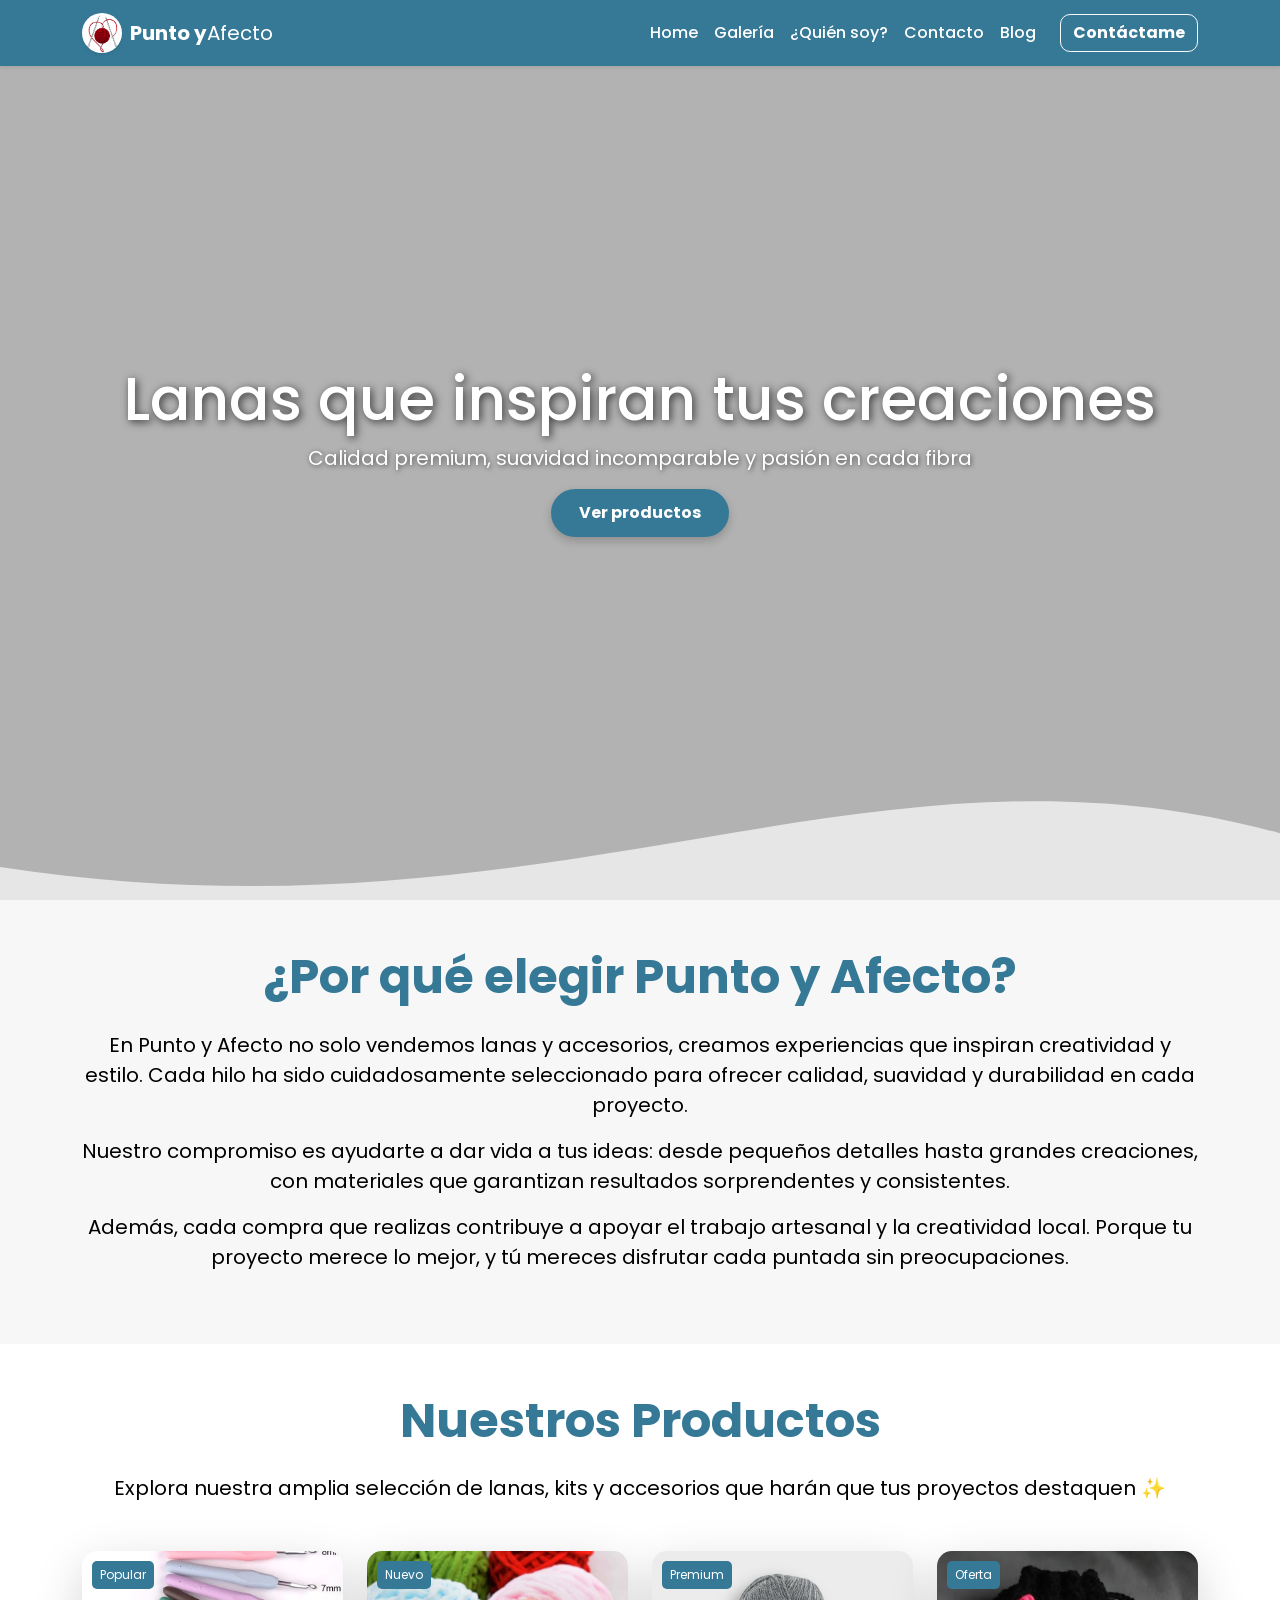
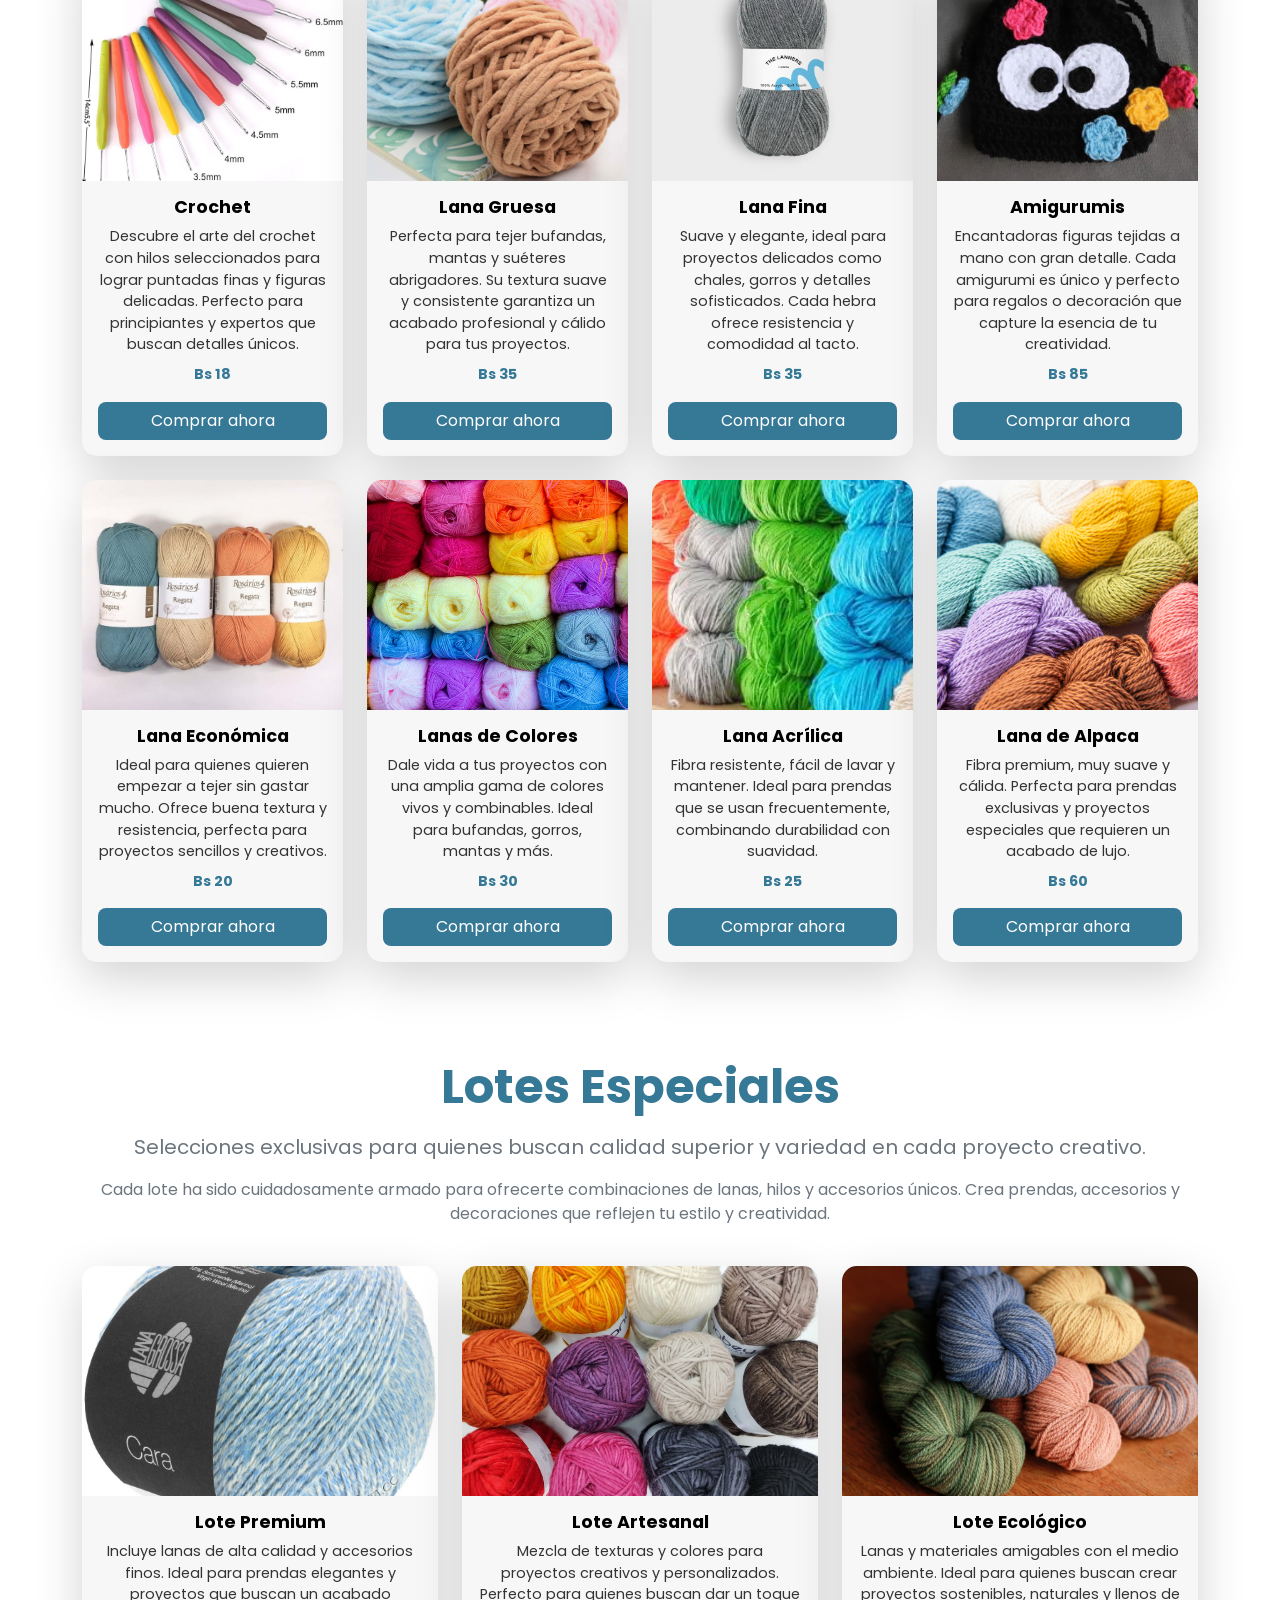
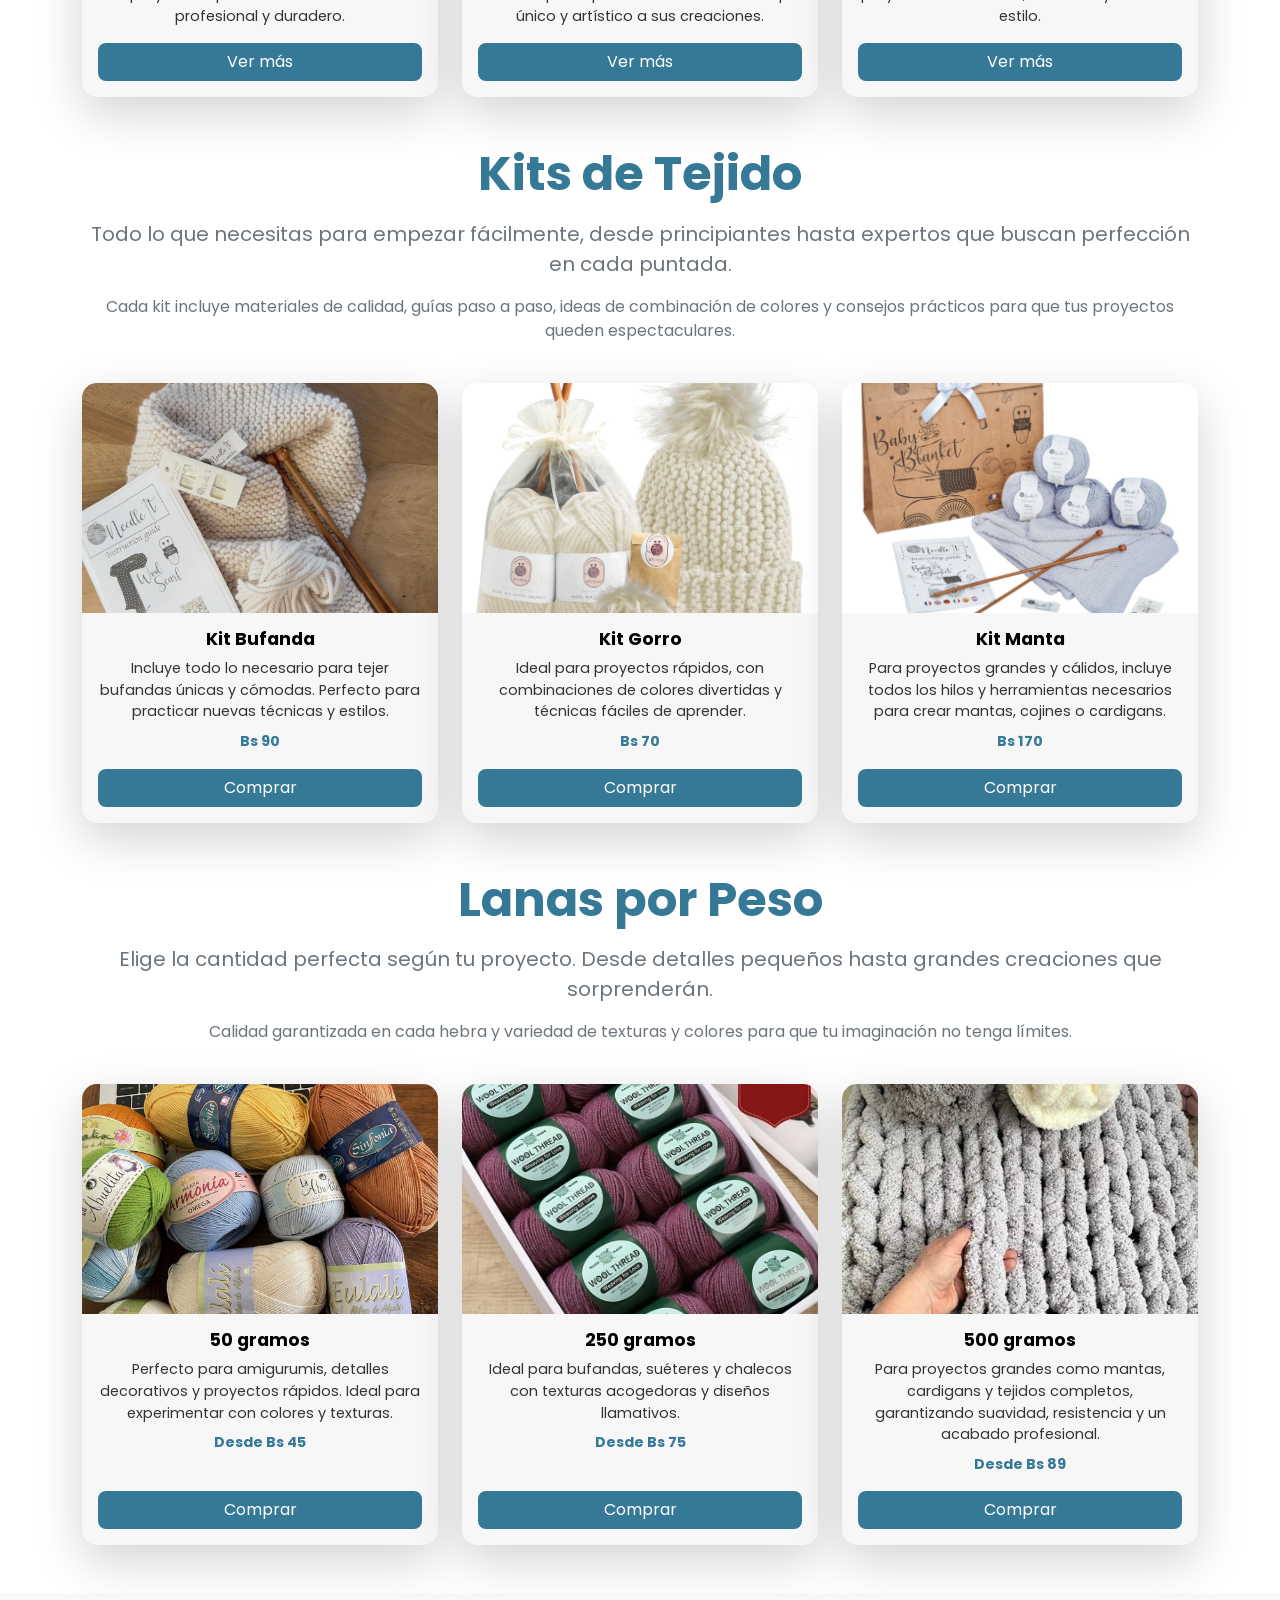
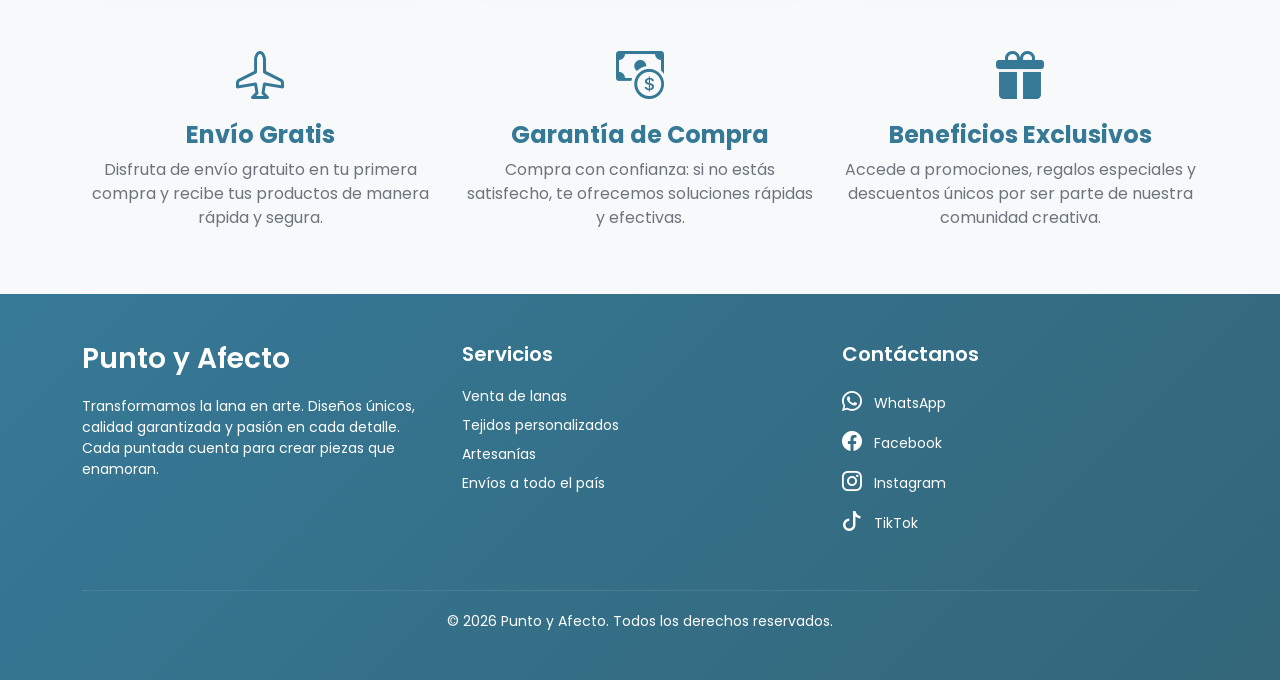
==== commit fd89e726: "actualice mi pagina" ====
--- a/index.html
+++ b/index.html
@@ -11,13 +11,12 @@
 </head>
 
 <body>
-
 <!-- NAVBAR  -->
 <nav class="navbar navbar-expand-lg navbar-light bg-gradient shadow-sm fixed-top">
     <div class="container">
         <a href="index.html" class="navbar-brand d-flex align-items-center">
             <img src="indexima/logo.jpg" alt="Logo" width="40" class="me-2 rounded-circle shadow-sm">
-            <span class="fw-bold text-primary">Punto y</span> Afecto
+            <span class="fw-bold text-white">Punto y</span> <span class="text-white">Afecto</span>
         </a>
 
         <button class="navbar-toggler" type="button" data-bs-toggle="collapse" data-bs-target="#navbar-start">
@@ -32,11 +31,11 @@
                 <li class="nav-item"><a class="nav-link" href="contacto.html">Contacto</a></li>
                 <li class="nav-item"><a class="nav-link" href="blog.html">Blog</a></li>
             </ul>
-            <a href="contacto.html" class="btn btn-primary ms-lg-3">Contactame</a>
+
+            <a href="contacto.html" class="btn btn-light ms-lg-3 fw-bold">Contáctame</a>
         </div>
     </div>
 </nav>
-
 <!-- HERO -->
 <section class="hero-video">
     <video autoplay muted loop class="video-bg">
@@ -48,7 +47,7 @@
     <div class="content">
   <h1>Lanas que inspiran tus creaciones</h1>
         <p>Calidad premium, suavidad incomparable y pasión en cada fibra</p>
-        <a href="#" class="btn btn-primary">Ver productos</a>
+    <a href="#productos" class="btn-ver">Ver productos</a>
     </div>
 
 
@@ -58,319 +57,415 @@
             <path d="M-18.98,88.31 C210.21,248.19 334.36,-125.81 500.00,49.98 L500.00,150.00 L0.00,150.00 Z"></path>
         </svg>
     </div>
-</section>
-
-<!-- SECCIÓN EXTRA -->
-<section class="text-center py-5 bg-light">
+    </section>
+    <!-- SECCIÓN EXTRA: ¿POR qué elegirnos? -->
+<section class="text-center py-5" style="background-color: #f7f7f7;">
     <div class="container">
-        <h2>¿Por qué elegirnos?</h2>
-        <p>Seleccionamos las mejores fibras naturales para ofrecer productos únicos, suaves y duraderos. Cada hilo refleja dedicación, calidad y amor por el tejido.</p>
-    </div>
-</section>
-
-<!-- PRODUCTOS -->
-<section class="product">
+        <h2 class="fw-bold mb-4 display-5" style="color: #367997;"> ¿Por qué elegir Punto y Afecto?</h2>
+        <p class="fs-5 mb-3" style="color: #000;">
+            En Punto y Afecto no solo vendemos lanas y accesorios, creamos experiencias que inspiran creatividad y estilo. Cada hilo ha sido cuidadosamente seleccionado para ofrecer calidad, suavidad y durabilidad en cada proyecto.
+        </p>
+        <p class="fs-5 mb-3" style="color: #000;">
+            Nuestro compromiso es ayudarte a dar vida a tus ideas: desde pequeños detalles hasta grandes creaciones, con materiales que garantizan resultados sorprendentes y consistentes.
+        </p>
+        <p class="fs-5 mb-4" style="color: #000;">
+            Además, cada compra que realizas contribuye a apoyar el trabajo artesanal y la creatividad local. Porque tu proyecto merece lo mejor, y tú mereces disfrutar cada puntada sin preocupaciones.
+        </p>
+    </div>
+</section>
+ <!-- PRODUCTOS -->
+<section id="productos" class="product py-5" style="background-color: #ffffff;">
     <div class="container">
-        <h2 class="text-center mb-4">Productos</h2>
-      
-        <div class="row">
-
-            <div class="col-md-3">
-                <div class="card">
-                    <img src="indexima/crocht.jpeg">
-                    <div class="card-body">
-                        <h5>Crochet</h5>
-                        <p>Ideal para detalles y proyectos pequeños</p>
-                        <p class="fw-bold">Desde Bs 18</p>
-                    </div>
-                </div>
-            </div>
-
-            <div class="col-md-3">
-                <div class="card">
-                    <img src="indexima/lanagruesa.jpeg">
-                    <div class="card-body">
-                        <h5>Lana Gruesa</h5>
-                        <p>Perfecta para prendas abrigadas</p>
-                        <p class="fw-bold">Desde Bs 35</p>
-                    </div>
-                </div>
-            </div>
-
-            <div class="col-md-3">
-                <div class="card">
-                    <img src="indexima/lana delgada.jpeg">
-                    <div class="card-body">
-                        <h5>Lana Fina</h5>
-                        <p>Suave y elegante</p>
-                        <p class="fw-bold">Desde Bs 35</p>
-                    </div>
-                </div>
-            </div>
-
-            <div class="col-md-3">
-                <div class="card">
-                    <img src="indexima/amigurimi.jpeg">
-                    <div class="card-body">
-                        <h5>Amigurumis</h5>
-                        <p>Hechos a mano con amor</p>
-                        <p class="fw-bold">Desde Bs 85</p>
-                    </div>
-                </div>
-            </div>
-
-        </div>
-        <BR><BR>
-          <div class="row">
-
-            <div class="col-md-3">
-                <div class="card">
-                    <img src="nueva/lanaecomo.jpg">
-                    <div class="card-body">
-                        <h5> Lana Economica</h5>        
-                        <p>lana simple buena calidad a bajo precio</p>
-                        <p class="fw-bold">Desde Bs 20</p>
-                    </div>
-                </div>
-            </div>
-
-            <div class="col-md-3">
-                <div class="card">
-                    <img src="nueva/lanacolores.jpg">
-                    <div class="card-body">
-                        <h5>Lana de Colores</h5>
-                        <p>Ovillos de muchos colores variedad para proyectos creativos</p>
-                        <p class="fw-bold">Desde Bs 30</p>
-                    </div>
-                </div>
-            </div>
-
-            <div class="col-md-3">
-                <div class="card">
-                    <img src="nueva/acri.jpg">
-                    <div class="card-body">
-                        <h5>   Lana Acrílica</h5>
-                        <p>Ovillos normales (colores variados) resistente y fácil de cuidar</p>
-                        <p class="fw-bold">Desde Bs 25</p>
-                    </div>
-                </div>
-            </div>
-
-            <div class="col-md-3">
-                <div class="card">
-                    <img src="nueva/lanadealpaca.jpg">
-                    <div class="card-body">
-                        <h5>Lana de Alpaca</h5>
-                        <p>Lana suave tipo natural muy calida y de alta calidad</p>
-                        <p class="fw-bold">Desde Bs 60</p>
-                    </div>
-                </div>
-            </div>
-
-        </div>
-    </div>
-</section>
-
+        <h2 class="text-center mb-4 fw-bold display-5" style="color: #367997;">Nuestros Productos</h2>
+        <p class="text-center mb-5 fs-5" style="color: #000;">
+            Explora nuestra amplia selección de lanas, kits y accesorios que harán que tus proyectos destaquen ✨
+        </p>
+
+        <div class="row g-4">
+
+            <!-- CARD 1 -->
+            <div class="col-12 col-md-6 col-lg-3 d-flex">
+                <div class="card shadow-lg position-relative flex-fill" style="background-color: #f7f7f7; transition: all 0.4s; cursor: pointer;">
+                    <span class="badge-custom" style="background-color:#367997; color:#fff;">Popular</span>
+                    <img src="indexima/crocht.jpeg" class="w-100 rounded-top" style="height: 230px; object-fit: cover;">
+                    <div class="card-body text-center d-flex flex-column">
+                        <h5 class="fw-bold mb-2" style="color:#000;">Crochet</h5>
+                        <p class="small mb-2" style="color:#333;">
+                            Descubre el arte del crochet con hilos seleccionados para lograr puntadas finas y figuras delicadas. Perfecto para principiantes y expertos que buscan detalles únicos.
+                        </p>
+                        <p class="fw-bold mb-3" style="color:#367997;">Bs 18</p>
+                        <a href="contacto.html" class="btn mt-auto" style="background-color:#367997; color:#fff; border-radius:8px;">Comprar ahora</a>
+                    </div>
+                </div>
+            </div>
+
+            <!-- CARD 2 -->
+            <div class="col-12 col-md-6 col-lg-3 d-flex">
+                <div class="card shadow-lg position-relative flex-fill" style="background-color: #f7f7f7; transition: all 0.4s; cursor: pointer;">
+                    <span class="badge-custom" style="background-color:#367997; color:#fff;">Nuevo</span>
+                    <img src="indexima/lanagruesa.jpeg" class="w-100 rounded-top" style="height: 230px; object-fit: cover;">
+                    <div class="card-body text-center d-flex flex-column">
+                        <h5 class="fw-bold mb-2" style="color:#000;">Lana Gruesa</h5>
+                        <p class="small mb-2" style="color:#333;">
+                            Perfecta para tejer bufandas, mantas y suéteres abrigadores. Su textura suave y consistente garantiza un acabado profesional y cálido para tus proyectos.
+                        </p>
+                        <p class="fw-bold mb-3" style="color:#367997;">Bs 35</p>
+                        <a href="contacto.html" class="btn mt-auto" style="background-color:#367997; color:#fff; border-radius:8px;">Comprar ahora</a>
+                    </div>
+                </div>
+            </div>
+
+            <!-- CARD 3 -->
+            <div class="col-12 col-md-6 col-lg-3 d-flex">
+                <div class="card shadow-lg flex-fill" style="background-color: #f7f7f7; transition: all 0.4s; cursor: pointer;">
+                    <span class="badge-custom" style="background-color:#367997; color:#fff;">Premium</span>
+                    <img src="indexima/lana delgada.jpeg" class="w-100 rounded-top" style="height: 230px; object-fit: cover;">
+                    <div class="card-body text-center d-flex flex-column">
+                        <h5 class="fw-bold mb-2" style="color:#000;">Lana Fina</h5>
+                        <p class="small mb-2" style="color:#333;">
+                            Suave y elegante, ideal para proyectos delicados como chales, gorros y detalles sofisticados. Cada hebra ofrece resistencia y comodidad al tacto.
+                        </p>
+                        <p class="fw-bold mb-3" style="color:#367997;">Bs 35</p>
+                        <a href="contacto.html" class="btn mt-auto" style="background-color:#367997; color:#fff; border-radius:8px;">Comprar ahora</a>
+                    </div>
+                </div>
+            </div>
+
+            <!-- CARD 4 -->
+            <div class="col-12 col-md-6 col-lg-3 d-flex">
+                <div class="card shadow-lg flex-fill" style="background-color: #f7f7f7; transition: all 0.4s; cursor: pointer;">
+                    <span class="badge-custom" style="background-color:#367997; color:#fff;">Oferta</span>
+                    <img src="indexima/amigurimi.jpeg" class="w-100 rounded-top" style="height: 230px; object-fit: cover;">
+                    <div class="card-body text-center d-flex flex-column">
+                        <h5 class="fw-bold mb-2" style="color:#000;">Amigurumis</h5>
+                        <p class="small mb-2" style="color:#333;">
+                            Encantadoras figuras tejidas a mano con gran detalle. Cada amigurumi es único y perfecto para regalos o decoración que capture la esencia de tu creatividad.
+                        </p>
+                        <p class="fw-bold mb-3" style="color:#367997;">Bs 85</p>
+                        <a href="contacto.html" class="btn mt-auto" style="background-color:#367997; color:#fff; border-radius:8px;">Comprar ahora</a>
+                    </div>
+                </div>
+            </div>
+
+            <!-- CARD 5 -->
+            <div class="col-12 col-md-6 col-lg-3 d-flex">
+                <div class="card shadow-lg flex-fill" style="background-color: #f7f7f7; transition: all 0.4s; cursor: pointer;">
+                    <img src="nueva/lanaecomo.jpg" class="w-100 rounded-top" style="height: 230px; object-fit: cover;">
+                    <div class="card-body text-center d-flex flex-column">
+                        <h5 class="fw-bold mb-2" style="color:#000;">Lana Económica</h5>
+                        <p class="small mb-2" style="color:#333;">
+                            Ideal para quienes quieren empezar a tejer sin gastar mucho. Ofrece buena textura y resistencia, perfecta para proyectos sencillos y creativos.
+                        </p>
+                        <p class="fw-bold mb-3" style="color:#367997;">Bs 20</p>
+                        <a href="contacto.html" class="btn mt-auto" style="background-color:#367997; color:#fff; border-radius:8px;">Comprar ahora</a>
+                    </div>
+                </div>
+            </div>
+
+            <!-- CARD 6 -->
+            <div class="col-12 col-md-6 col-lg-3 d-flex">
+                <div class="card shadow-lg flex-fill" style="background-color: #f7f7f7; transition: all 0.4s; cursor: pointer;">
+                    <img src="nueva/lanacolores.jpg" class="w-100 rounded-top" style="height: 230px; object-fit: cover;">
+                    <div class="card-body text-center d-flex flex-column">
+                        <h5 class="fw-bold mb-2" style="color:#000;">Lanas de Colores</h5>
+                        <p class="small mb-2" style="color:#333;">
+                            Dale vida a tus proyectos con una amplia gama de colores vivos y combinables. Ideal para bufandas, gorros, mantas y más.
+                        </p>
+                        <p class="fw-bold mb-3" style="color:#367997;">Bs 30</p>
+                        <a href="contacto.html" class="btn mt-auto" style="background-color:#367997; color:#fff; border-radius:8px;">Comprar ahora</a>
+                    </div>
+                </div>
+            </div>
+
+            <!-- CARD 7 -->
+            <div class="col-12 col-md-6 col-lg-3 d-flex">
+                <div class="card shadow-lg flex-fill" style="background-color: #f7f7f7; transition: all 0.4s; cursor: pointer;">
+                    <img src="nueva/acri.jpg" class="w-100 rounded-top" style="height: 230px; object-fit: cover;">
+                    <div class="card-body text-center d-flex flex-column">
+                        <h5 class="fw-bold mb-2" style="color:#000;">Lana Acrílica</h5>
+                        <p class="small mb-2" style="color:#333;">
+                            Fibra resistente, fácil de lavar y mantener. Ideal para prendas que se usan frecuentemente, combinando durabilidad con suavidad.
+                        </p>
+                        <p class="fw-bold mb-3" style="color:#367997;">Bs 25</p>
+                        <a href="contacto.html" class="btn mt-auto" style="background-color:#367997; color:#fff; border-radius:8px;">Comprar ahora</a>
+                    </div>
+                </div>
+            </div>
+
+            <!-- CARD 8 -->
+            <div class="col-12 col-md-6 col-lg-3 d-flex">
+                <div class="card shadow-lg flex-fill" style="background-color: #f7f7f7; transition: all 0.4s; cursor: pointer;">
+                    <img src="nueva/lanadealpaca.jpg" class="w-100 rounded-top" style="height: 230px; object-fit: cover;">
+                    <div class="card-body text-center d-flex flex-column">
+                        <h5 class="fw-bold mb-2" style="color:#000;">Lana de Alpaca</h5>
+                        <p class="small mb-2" style="color:#333;">
+                            Fibra premium, muy suave y cálida. Perfecta para prendas exclusivas y proyectos especiales que requieren un acabado de lujo.
+                        </p>
+                        <p class="fw-bold mb-3" style="color:#367997;">Bs 60</p>
+                        <a href="contacto.html" class="btn mt-auto" style="background-color:#367997; color:#fff; border-radius:8px;">Comprar ahora</a>
+                    </div>
+                </div>
+            </div>
+
+        </div>
+
+    </div>
+</section>
 <!-- LOTES -->
 <section class="container my-5">
-    <div class="row text-center">
-        <h2 class="text-center mb-4">Lotes Especiales</h2>
-        <h4 class="text-center mb-5">Seleccionamos los mejores vellones para
-             ofrecerte lotes exclusivos con la más alta calidad y suavidad incomparable.</h4>
-             
-       <div class="col-md-4">
-            <div class="card">
-                <img src="nueva/permiun.jpg" class="card-img-top" alt="Lote Premium">
-                <div class="card-body text-center">
-                    <h5>Lote Premium</h5>
-                    <p class="text-muted">Fibra ultrafina 18.5 micras</p>
-                    <p>Lana merino seleccionada a mano, suavidad excepcional ideal para prendas 
-                        de alta calidad.</p>
-                    <span class="badge bg-primary">Disponible</span>
-                </div>
-            </div>
-        </div>
-
-           <div class="col-md-4">
-            <div class="card">
-                <img src="nueva/arte.webp" class="card-img-top" alt="Lote Artesanal">
-                <div class="card-body text-center">
-                    <h5>Lote Artesanal</h5>
-                    <p class="text-muted">Mezcla de fibras naturales</p>
-                    <p>Combinación única de lana de oveja y alpaca,
-                         ideal para proyectos con textura y calidez.</p>
-                           <span class="badge bg-primary">En oferta</span>
-                  
-                </div>
-            </div>
-        </div>
-
-           <div class="col-md-4">
-            <div class="card">
-                <img src="nueva/eco.jpg" class="card-img-top" alt="Lote Ecológico">
-                <div class="card-body text-center">
-                    <h5>Lote Ecologico</h5>
-                    <p class="text-muted">Tintes naturales</p>
-                    <p>Teñido con plantas y flores, respetuoso con el medio
-                         ambiente. Colores únicos y vibrantes.</p>
-                                  <span class="badge bg-primary">Edición limitada</span>
-                
-                </div>
-            </div>
-        </div>
-    </div>
-</section>
-
+    <div class="row text-center mb-4">
+        <h2 class="fw-bold mb-3 display-5" style="color: #367997;"> Lotes Especiales </h2>
+        <p class="text-muted mb-3 fs-5">
+            Selecciones exclusivas para quienes buscan calidad superior y variedad en cada proyecto creativo.
+        </p>
+        <p class="text-muted fs-6">
+            Cada lote ha sido cuidadosamente armado para ofrecerte combinaciones de lanas, hilos y accesorios únicos. 
+            Crea prendas, accesorios y decoraciones que reflejen tu estilo y creatividad.
+        </p>
+    </div>
+
+    <div class="row g-4">
+        <div class="col-12 col-md-6 col-lg-4 d-flex">
+            <div class="card shadow-lg flex-fill" style="background-color:#f7f7f7;">
+                <img src="nueva/permiun.jpg" class="w-100 rounded-top" style="height:230px; object-fit:cover;">
+                <div class="card-body text-center d-flex flex-column">
+                    <h5 class="fw-bold mb-2" style="color:#000;">Lote Premium</h5>
+                    <p class="small mb-3" style="color:#333;">
+                        Incluye lanas de alta calidad y accesorios finos. Ideal para prendas elegantes y proyectos que buscan un acabado profesional y duradero.
+                    </p>
+                    <a href="contacto.html" class="btn mt-auto" style="background-color:#367997; color:#fff; border-radius:8px;">Ver más</a>
+                </div>
+            </div>
+        </div>
+
+        <div class="col-12 col-md-6 col-lg-4 d-flex">
+            <div class="card shadow-lg flex-fill" style="background-color:#f7f7f7;">
+                <img src="nueva/arte.webp" class="w-100 rounded-top" style="height:230px; object-fit:cover;">
+                <div class="card-body text-center d-flex flex-column">
+                    <h5 class="fw-bold mb-2" style="color:#000;">Lote Artesanal</h5>
+                    <p class="small mb-3" style="color:#333;">
+                        Mezcla de texturas y colores para proyectos creativos y personalizados. Perfecto para quienes buscan dar un toque único y artístico a sus creaciones.
+                    </p>
+                    <a href="contacto.html" class="btn mt-auto" style="background-color:#367997; color:#fff; border-radius:8px;">Ver más</a>
+                </div>
+            </div>
+        </div>
+
+        <div class="col-12 col-md-6 col-lg-4 d-flex">
+            <div class="card shadow-lg flex-fill" style="background-color:#f7f7f7;">
+                <img src="nueva/eco.jpg" class="w-100 rounded-top" style="height:230px; object-fit:cover;">
+                <div class="card-body text-center d-flex flex-column">
+                    <h5 class="fw-bold mb-2" style="color:#000;">Lote Ecológico</h5>
+                    <p class="small mb-3" style="color:#333;">
+                        Lanas y materiales amigables con el medio ambiente. Ideal para quienes buscan crear proyectos sostenibles, naturales y llenos de estilo.
+                    </p>
+                    <a href="contacto.html" class="btn mt-auto" style="background-color:#367997; color:#fff; border-radius:8px;">Ver más</a>
+                </div>
+            </div>
+        </div>
+    </div>
+</section>
 
 <!-- KITS -->
 <section class="container my-5">
-    <div class="row text-center">
-        <h2>Kits de Tejido</h2>
-        <h4 class="text-center mb-5">Todo lo que necesitas para empezar tu próximo proyecto. Incluye lana, agujas y patrón descargable.</h4>
-
-        <div class="col-md-4">
-            <div class="card">
-                <img src="nueva/bufanda.webp">
-                <div class="card-body">
-                    <h5>Kit Bufanda</h5>
-                    <p>2 ovillos de lana gruesa + agujas N°8 + patrón paso a paso. Ideal para principiantes.</p>
-
-                    <p class="fw-bold">Bs 90</p>
-                </div>
-            </div>
-        </div>
-
-        <div class="col-md-4">
-            <div class="card">
-                <img src="nueva/gorro.jpg">
-                <div class="card-body">
-                    <h5>Kit Gorro</h5>
-                    <p>2 ovillos de lana fina + agujas circulares + patrón de trenzas.</p>
-
-                    <p class="fw-bold">Bs 70</p>
-                </div>
-            </div>
-        </div>
-
-        <div class="col-md-4">
-            <div class="card">
-                <img src="nueva/mantabab.webp">
-                <div class="card-body">
-                    <h5>Kit Manta</h5>
-                    <p>4 ovillos de lana hipoalergénica + patrón de punto bobo + tutorial en video.</p>
-
-                    <p class="fw-bold">Bs 170</p>
-                </div>
-            </div>
-        </div>
-    </div>
-</section>
-<!-- 🔹 NUEVA SECCIÓN: LANAS POR PESO -->
+    <div class="row text-center mb-4">
+        <h2 class="fw-bold mb-3 display-5" style="color: #367997;"> Kits de Tejido </h2>
+        <p class="text-muted mb-3 fs-5">
+            Todo lo que necesitas para empezar fácilmente, desde principiantes hasta expertos que buscan perfección en cada puntada.
+        </p>
+        <p class="text-muted fs-6">
+            Cada kit incluye materiales de calidad, guías paso a paso, ideas de combinación de colores y consejos prácticos para que tus proyectos queden espectaculares.
+        </p>
+    </div>
+
+    <div class="row g-4">
+        <div class="col-12 col-md-6 col-lg-4 d-flex">
+            <div class="card shadow-lg flex-fill" style="background-color:#f7f7f7;">
+                <img src="nueva/bufanda.webp" class="w-100 rounded-top" style="height:230px; object-fit:cover;">
+                <div class="card-body text-center d-flex flex-column">
+                    <h5 class="fw-bold mb-2" style="color:#000;">Kit Bufanda</h5>
+                    <p class="small mb-2" style="color:#333;">
+                        Incluye todo lo necesario para tejer bufandas únicas y cómodas. Perfecto para practicar nuevas técnicas y estilos.
+                    </p>
+                    <p class="fw-bold mb-3" style="color:#367997;">Bs 90</p>
+                    <a href="contacto.html" class="btn mt-auto" style="background-color:#367997; color:#fff; border-radius:8px;">Comprar</a>
+                </div>
+            </div>
+        </div>
+
+        <div class="col-12 col-md-6 col-lg-4 d-flex">
+            <div class="card shadow-lg flex-fill" style="background-color:#f7f7f7;">
+                <img src="nueva/gorro.jpg" class="w-100 rounded-top" style="height:230px; object-fit:cover;">
+                <div class="card-body text-center d-flex flex-column">
+                    <h5 class="fw-bold mb-2" style="color:#000;">Kit Gorro</h5>
+                    <p class="small mb-2" style="color:#333;">
+                        Ideal para proyectos rápidos, con combinaciones de colores divertidas y técnicas fáciles de aprender.
+                    </p>
+                    <p class="fw-bold mb-3" style="color:#367997;">Bs 70</p>
+                    <a href="contacto.html" class="btn mt-auto" style="background-color:#367997; color:#fff; border-radius:8px;">Comprar</a>
+                </div>
+            </div>
+        </div>
+
+        <div class="col-12 col-md-6 col-lg-4 d-flex">
+            <div class="card shadow-lg flex-fill" style="background-color:#f7f7f7;">
+                <img src="nueva/mantabab.webp" class="w-100 rounded-top" style="height:230px; object-fit:cover;">
+                <div class="card-body text-center d-flex flex-column">
+                    <h5 class="fw-bold mb-2" style="color:#000;">Kit Manta</h5>
+                    <p class="small mb-2" style="color:#333;">
+                        Para proyectos grandes y cálidos, incluye todos los hilos y herramientas necesarios para crear mantas, cojines o cardigans.
+                    </p>
+                    <p class="fw-bold mb-3" style="color:#367997;">Bs 170</p>
+                    <a href="contacto.html" class="btn mt-auto" style="background-color:#367997; color:#fff; border-radius:8px;">Comprar</a>
+                </div>
+            </div>
+        </div>
+    </div>
+</section>
+
+<!-- LANAS POR PESO -->
 <section class="container my-5">
-    <div class="row text-center">
-        <h2 class="text-center mb-4">Lanas por Peso </h2>
-        <h4 class="text-center mb-5">Encuentra la lana perfecta según tu proyecto. Disponible en diferentes gramajes y colores.</h4>
-
-       <div class="col-md-4">
-            <div class="card">
-                <img src="nueva/lanaami.jpg" class="card-img-top" alt="50 gramos">
-                <div class="card-body">
-                    <h5>50 gr</h5>
-                    <p>Ideal para detalles, amigurumis y proyectos pequeños</p>
-                    <p class="fw-bold">Desde Bs 45</p>
-                </div>
-            </div>
-        </div>
-
-
-   <div class="col-md-4">
-            <div class="card">
-                <img src="nueva/cha.webp" class="card-img-top" alt="250 gramos">
-                <div class="card-body">
-                    <h5>250 gr</h5>
-                    <p>Ideal para chalecos, mantas pequeñas y suéteres</p>
-                    <p class="fw-bold">Desde Bs 75</p>
-                </div>
-            </div>
-        </div>
-
-    <div class="col-md-4">
-            <div class="card">
-                <img src="nueva/mantas.jpg" class="card-img-top" alt="500 gramos">
-                <div class="card-body">
-                    <h5>500 gr</h5>
-                    <p>Para proyectos grandes como mantas, cardigans y más</p>
-                    <p class="fw-bold">Desde Bs 89</p>
-                </div>
-            </div>
-        </div>
-    </div>
-</section>
-
-<!-- ICONOS -->
-<section class="section-icons">
+    <div class="row text-center mb-4">
+        <h2 class="fw-bold mb-3 display-5" style="color: #367997;"> Lanas por Peso </h2>
+        <p class="text-muted mb-3 fs-5">
+            Elige la cantidad perfecta según tu proyecto. Desde detalles pequeños hasta grandes creaciones que sorprenderán.
+        </p>
+        <p class="text-muted fs-6">
+            Calidad garantizada en cada hebra y variedad de texturas y colores para que tu imaginación no tenga límites.
+        </p>
+    </div>
+
+    <div class="row g-4">
+        <div class="col-12 col-md-6 col-lg-4 d-flex">
+            <div class="card shadow-lg flex-fill" style="background-color:#f7f7f7;">
+                <img src="nueva/lanaami.jpg" class="w-100 rounded-top" style="height:230px; object-fit:cover;">
+                <div class="card-body text-center d-flex flex-column">
+                    <h5 class="fw-bold mb-2" style="color:#000;">50 gramos</h5>
+                    <p class="small mb-2" style="color:#333;">
+                        Perfecto para amigurumis, detalles decorativos y proyectos rápidos. Ideal para experimentar con colores y texturas.
+                    </p>
+                    <p class="fw-bold mb-3" style="color:#367997;">Desde Bs 45</p>
+                    <a href="contacto.html" class="btn mt-auto" style="background-color:#367997; color:#fff; border-radius:8px;">Comprar</a>
+                </div>
+            </div>
+        </div>
+
+        <div class="col-12 col-md-6 col-lg-4 d-flex">
+            <div class="card shadow-lg flex-fill" style="background-color:#f7f7f7;">
+                <img src="nueva/cha.webp" class="w-100 rounded-top" style="height:230px; object-fit:cover;">
+                <div class="card-body text-center d-flex flex-column">
+                    <h5 class="fw-bold mb-2" style="color:#000;">250 gramos</h5>
+                    <p class="small mb-2" style="color:#333;">
+                        Ideal para bufandas, suéteres y chalecos con texturas acogedoras y diseños llamativos.
+                    </p>
+                    <p class="fw-bold mb-3" style="color:#367997;">Desde Bs 75</p>
+                    <a href="contacto.html" class="btn mt-auto" style="background-color:#367997; color:#fff; border-radius:8px;">Comprar</a>
+                </div>
+            </div>
+        </div>
+
+        <div class="col-12 col-md-6 col-lg-4 d-flex">
+            <div class="card shadow-lg flex-fill" style="background-color:#f7f7f7;">
+                <img src="nueva/mantas.jpg" class="w-100 rounded-top" style="height:230px; object-fit:cover;">
+                <div class="card-body text-center d-flex flex-column">
+                    <h5 class="fw-bold mb-2" style="color:#000;">500 gramos</h5>
+                    <p class="small mb-2" style="color:#333;">
+                        Para proyectos grandes como mantas, cardigans y tejidos completos, garantizando suavidad, resistencia y un acabado profesional.
+                    </p>
+                    <p class="fw-bold mb-3" style="color:#367997;">Desde Bs 89</p>
+                    <a href="contacto.html" class="btn mt-auto" style="background-color:#367997; color:#fff; border-radius:8px;">Comprar</a>
+                </div>
+            </div>
+        </div>
+    </div>
+</section>
+<!-- ICONOS MEJORADOS -->
+<section class="section-icons bg-light py-5">
     <div class="container">
-        <div class="row text-center">
+        <div class="row text-center g-4">
 
             <div class="col-md-4">
-                <i class="bi bi-airplane"></i>
-                <h4>Envio gratis</h4>
-                <p>Primera compra</p>
+                <i class="bi bi-airplane" style="font-size: 3rem; color: #367997;"></i>
+                <h4 class="fw-bold mt-2" style="color: #367997;">Envío Gratis</h4>
+                <p class="text-muted">
+                    Disfruta de envío gratuito en tu primera compra y recibe tus productos de manera rápida y segura.
+                </p>
             </div>
 
             <div class="col-md-4">
-                <i class="bi bi-cash-coin"></i>
-                <h4>Reembolso</h4>
-                <p>Garantia</p>
+                <i class="bi bi-cash-coin" style="font-size: 3rem; color: #367997;"></i>
+                <h4 class="fw-bold mt-2" style="color: #367997;">Garantía de Compra</h4>
+                <p class="text-muted">
+                    Compra con confianza: si no estás satisfecho, te ofrecemos soluciones rápidas y efectivas.
+                </p>
             </div>
 
             <div class="col-md-4">
-                <i class="bi bi-gift-fill"></i>
-                <h4>Regalos</h4>
-                <p>Clientes frecuentes</p>
-            </div>
-
-        </div>
-    </div>
-</section>
-
-<!-- FOOTER ORIGINAL -->
-<footer class="footer">
+                <i class="bi bi-gift-fill" style="font-size: 3rem; color: #367997;"></i>
+                <h4 class="fw-bold mt-2" style="color: #367997;">Beneficios Exclusivos</h4>
+                <p class="text-muted">
+                    Accede a promociones, regalos especiales y descuentos únicos por ser parte de nuestra comunidad creativa.
+                </p>
+            </div>
+
+        </div>
+    </div>
+</section>
+<!-- FOOTER MEJORADO CON LETRAS BLANCAS -->
+<footer class="footer py-5" style="background-color:#367997;">
     <div class="container">
         <div class="row">
 
             <div class="col-md-4 mb-4 text-center text-md-start">
-                <h3>Punto y Afecto</h3>
-                <p>Transformamos la lana en arte. Diseños unicos, calidad garantizada y pasion en cada detalle.</p>
+                <h3 style="color:#fff;">Punto y Afecto</h3>
+                <p style="color:#fff;">
+                    Transformamos la lana en arte. Diseños únicos, calidad garantizada y pasión en cada detalle.
+                    Cada puntada cuenta para crear piezas que enamoran.
+                </p>
             </div>
 
             <div class="col-md-4 mb-4 text-center text-md-start">
-                <h5>Servicios</h5>
-                <ul>
+                <h5 style="color:#fff;">Servicios</h5>
+                <ul class="list-unstyled" style="color:#fff;">
                     <li>Venta de lanas</li>
                     <li>Tejidos personalizados</li>
-                    <li>Artesanias</li>
-                    <li>Envios a todo el pais</li>
+                    <li>Artesanías</li>
+                    <li>Envíos a todo el país</li>
                 </ul>
             </div>
 
             <div class="col-md-4 mb-4 text-center text-md-start">
-                <h5>Contactanos</h5>
-                <p><i class="bi bi-whatsapp"></i> WhatsApp</p>
-                <p><i class="bi bi-facebook"></i> Facebook</p>
-                <p><i class="bi bi-instagram"></i> Instagram</p>
-                <p><i class="bi bi-tiktok"></i> TikTok</p>
-            </div>
-
-        </div>
-
-        <hr style="border-color: rgba(0, 0, 0, 0.4);">
-
-        <p class="text-center mb-0"> 2026 Punto y Afecto. Todos los derechos reservados.</p>
+                <h5 style="color:#fff;">Contáctanos</h5>
+                <p>
+                    <a href="https://wa.me/591XXXXXXXX" target="_blank" style="color:#fff; text-decoration:none;">
+                        <i class="bi bi-whatsapp"></i> WhatsApp
+                    </a>
+                </p>
+                <p>
+                    <a href="https://www.facebook.com/tu_pagina" target="_blank" style="color:#fff; text-decoration:none;">
+                        <i class="bi bi-facebook"></i> Facebook
+                    </a>
+                </p>
+                <p>
+                    <a href="https://www.instagram.com/tu_usuario" target="_blank" style="color:#fff; text-decoration:none;">
+                        <i class="bi bi-instagram"></i> Instagram
+                    </a>
+                </p>
+                <p>
+                    <a href="https://www.tiktok.com/@tu_usuario" target="_blank" style="color:#fff; text-decoration:none;">
+                        <i class="bi bi-tiktok"></i> TikTok
+                    </a>
+                </p>
+            </div>
+
+        </div>
+
+        <hr style="border-color: rgba(255, 255, 255, 0.4);">
+
+        <p class="text-center mb-0" style="color:#fff;">© 2026 Punto y Afecto. Todos los derechos reservados.</p>
     </div>
 </footer>
 
 <script src="js/bootstrap.min.js"></script>
-
 </body>
 </html>
--- a/style.css
+++ b/style.css
@@ -15,70 +15,164 @@
     padding: 0;                           /* Elimina padding por defecto */
 }
 /* =======================
-   NAVBAR
-======================= */
+   NAVBAR AZUL PRO
+======================= */
+
+/* FONDO AZUL SÓLIDO */
 .navbar.bg-gradient {
-    background: linear-gradient(90deg, #f8f9fa, #e9ecef);
-}
-
+        background: linear-gradient(135deg, #367997, #367997) !important;
+}
+
+/* EVITA TRANSPARENCIAS */
+.navbar {
+    opacity: 1 !important;
+}
+
+/* LINKS */
 .navbar .nav-link {
-    transition: all 0.3s ease;
+    color: white !important;
+    transition: 0.3s;
+    font-weight: 500;
 }
 
 .navbar .nav-link:hover {
-    color: #0d6efd;
-    text-decoration: underline;
-}
-
-.navbar .btn-primary {
-    transition: all 0.3s ease;
-}
-
-.navbar .btn-primary:hover {
-    background-color: #0b5ed7;
-    transform: translateY(-2px);
+     color:#367997 !important;
+}
+
+/* BOTÓN CONTACTO */
+.navbar .btn-light {
+     background:#367997;
+       color:#ffffff;
+    border-radius: 10px;
+    font-weight: bold;
+    transition: 0.3s;
+}
+
+.navbar .btn-light:hover {
+    background:#367997;
+}
+
+/* HAMBURGUESA */
+.navbar-toggler {
+    background-color:#367997;
+
+    border: none;
+    padding: 6px 10px;
+}
+
+/* ICONO BLANCO */
+.navbar-toggler-icon {
+    filter: invert(1);
+}
+
+/* 📱 MENÚ DESPLEGABLE EN CELULAR */
+@media (max-width: 991px) {
+
+    .navbar-collapse {
+       background:#367997;
+        padding: 15px;
+        border-radius: 10px;
+        margin-top: 10px;
+    }
+
+    .navbar .nav-link {
+        color: white !important;
+        padding: 10px;
+        display: block;
+    }
+
+    .navbar .nav-link:hover {
+        background: rgba(255,255,255,0.2);
+        border-radius: 8px;
+    }
 }
 /* =======================
    HERO VIDEO
 ======================= */
 .hero-video {
-    position: relative; /* Permite overlay y contenido encima */
-    width: 100%;
-    height: 100vh; /* Altura completa de la pantalla */
-    overflow: hidden; /* Evita scroll por video */
-}
+    position: relative;
+    width: 100%;
+    height: 100vh;
+    overflow: hidden;
+}
+
+/* VIDEO */
 .video-bg {
-    position: absolute; /* Video sobre hero-video */
+    position: absolute;
     top: 0;
     left: 0;
     width: 100%;
     height: 100%;
-    object-fit: cover; /* Mantiene proporción sin deformar */
-    z-index: 0; /* Debajo del overlay y texto */
-}
+    object-fit: cover;
+    z-index: 0;
+}
+
+/* OVERLAY (oscuro suave, NO blanco) */
 .overlay {
-    position: absolute; /* Capa sobre el video */
+    position: absolute;
     top: 0;
     left: 0;
     width: 100%;
     height: 100%;
-    background: rgba(120, 161, 196, 0.7); /* Azul semi-transparente */
-    z-index: 1; /* Encima del video */
-}
+    background: rgba(0, 0, 0, 0.3); /* 🔥 suave y profesional */
+    z-index: 1;
+}
+
+/* CONTENIDO */
 .content {
-    position: relative; /* Para centrar sobre overlay */
-    z-index: 2; /* Encima de overlay */
-    top: 50%; /* Centrado vertical */
-    transform: translateY(-50%); /* Ajuste exacto */
+    position: relative;
+    z-index: 2;
+    top: 50%;
+    transform: translateY(-50%);
     text-align: center;
     color: white;
-    padding: 0 20px; /* Evita que el texto toque bordes en móvil */
-}
+    padding: 0 20px;
+}
+
+/* TÍTULO */
 .content h1 {
-    font-size: clamp(32px, 6vw, 60px); /* Se ajusta automáticamente según pantalla */
-}
+    font-size: clamp(32px, 6vw, 60px);
+    text-shadow: 2px 2px 8px rgba(0,0,0,0.7); /* 🔥 mejora lectura */
+}
+
+/* TEXTO */
 .content p {
-    font-size: clamp(14px, 2.5vw, 20px); /* Ajuste automático */
+    font-size: clamp(14px, 2.5vw, 20px);
+    text-shadow: 1px 1px 5px rgba(0,0,0,0.6);
+}
+/* =======================
+   BOTÓN VER PRODUCTOS
+======================= */
+.btn-ver {
+    display: inline-block;
+    background: #367997; /* azul principal */
+    color: white;
+    padding: 12px 28px;
+    border-radius: 30px; /* redondeado */
+    text-decoration: none;
+    font-weight: bold;
+    font-size: 16px;
+    transition: all 0.3s ease;
+    box-shadow: 0 4px 10px rgba(0,0,0,0.2);
+}
+
+/* HOVER (cuando pasas el mouse) */
+.btn-ver:hover {
+    background: #367997;/* azul más oscuro */
+    transform: scale(1.1);
+    box-shadow: 0 8px 20px rgba(0,0,0,0.3);
+}
+
+/* ANIMACIÓN SUAVE (llamativo) */
+.btn-ver {
+    animation: pulse 2s infinite;
+}
+
+/* EFECTO "RESPIRAR" */
+@keyframes pulse {
+    0% { transform: scale(1); }
+    50% { transform: scale(1.05); }
+    100% { transform: scale(1); }
 }
 /* =======================
    ONDA SVG
@@ -113,25 +207,68 @@
    TARJETAS
 ======================= */
 .card {
-    transition: 0.3s;
+    transition: all 0.3s ease;
     height: 100%;
-}
-
+    border: none;
+    border-radius: 15px;
+    overflow: hidden;
+    position: relative;
+}
+
+/* HOVER MÁS PRO */
 .card:hover {
-    transform: translateY(-5px);
+    transform: translateY(-10px);
+    box-shadow: 0 12px 25px rgba(0,0,0,0.2);
 }
 
 /* 🔥 IMÁGENES IGUALES */
 .card img {
     width: 100%;
-    height: 250px;       /* TODAS iguales */
-    object-fit: cover;   /* No se deforman */
-    border-radius: 10px 10px 0 0;
+    height: 230px;       /* más equilibrado */
+    object-fit: cover;
+    border-radius: 15px 15px 0 0;
+    transition: transform 0.4s ease;
+}
+
+/* ZOOM SUAVE */
+.card:hover img {
+    transform: scale(1.08);
+}
+
+/* =======================
+   TEXTO
+======================= */
+.card-body h5 {
+    font-size: 1.1rem;
+}
+
+.card-body p {
+    font-size: 0.9rem;
+}
+
+/* =======================
+   BOTONES
+======================= */
+.btn-primary {
+    border-radius: 8px;
     transition: 0.3s;
 }
 
-.card:hover img {
+.btn-primary:hover {
+    background-color: #0d6efd;
     transform: scale(1.05);
+}
+
+/* =======================
+   BADGES (nuevo / popular)
+======================= */
+.badge-custom {
+    position: absolute;
+    top: 10px;
+    left: 10px;
+    font-size: 12px;
+    padding: 5px 8px;
+    border-radius: 5px;
 }
 
 /* =======================
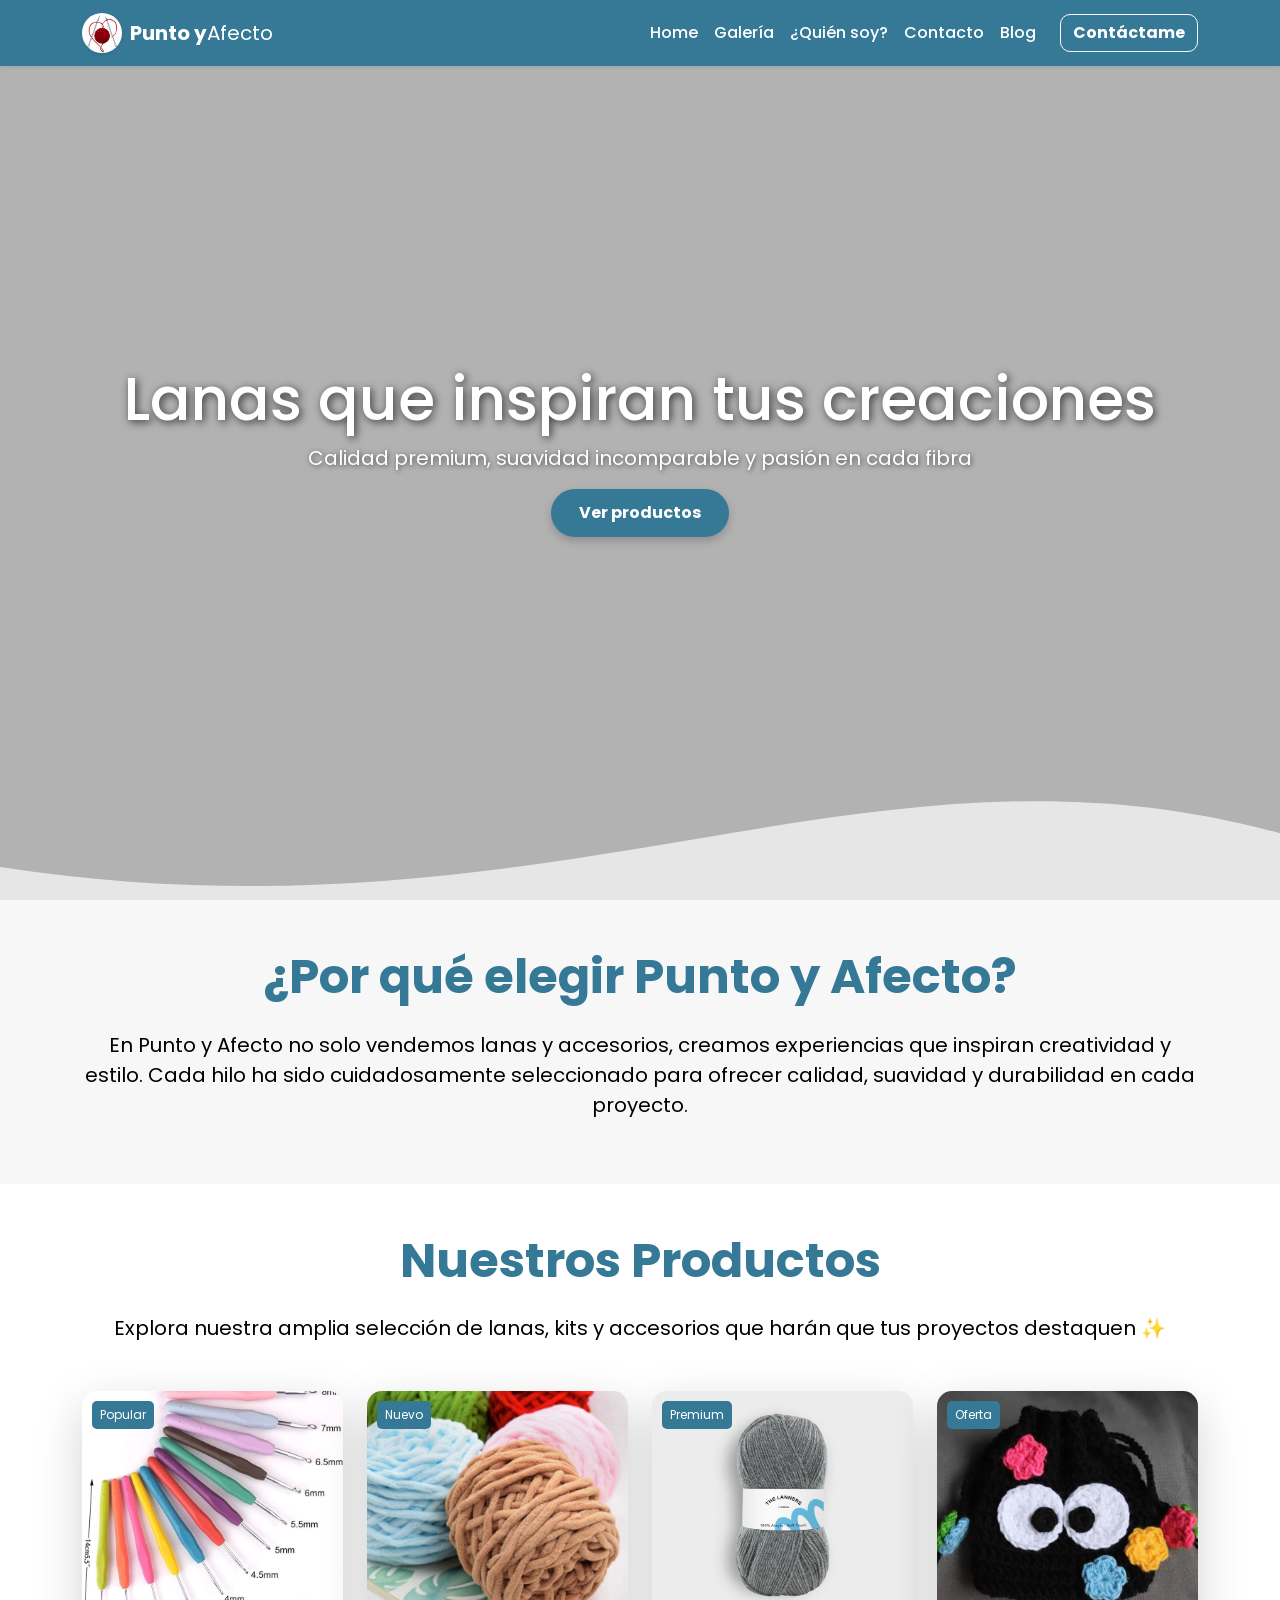
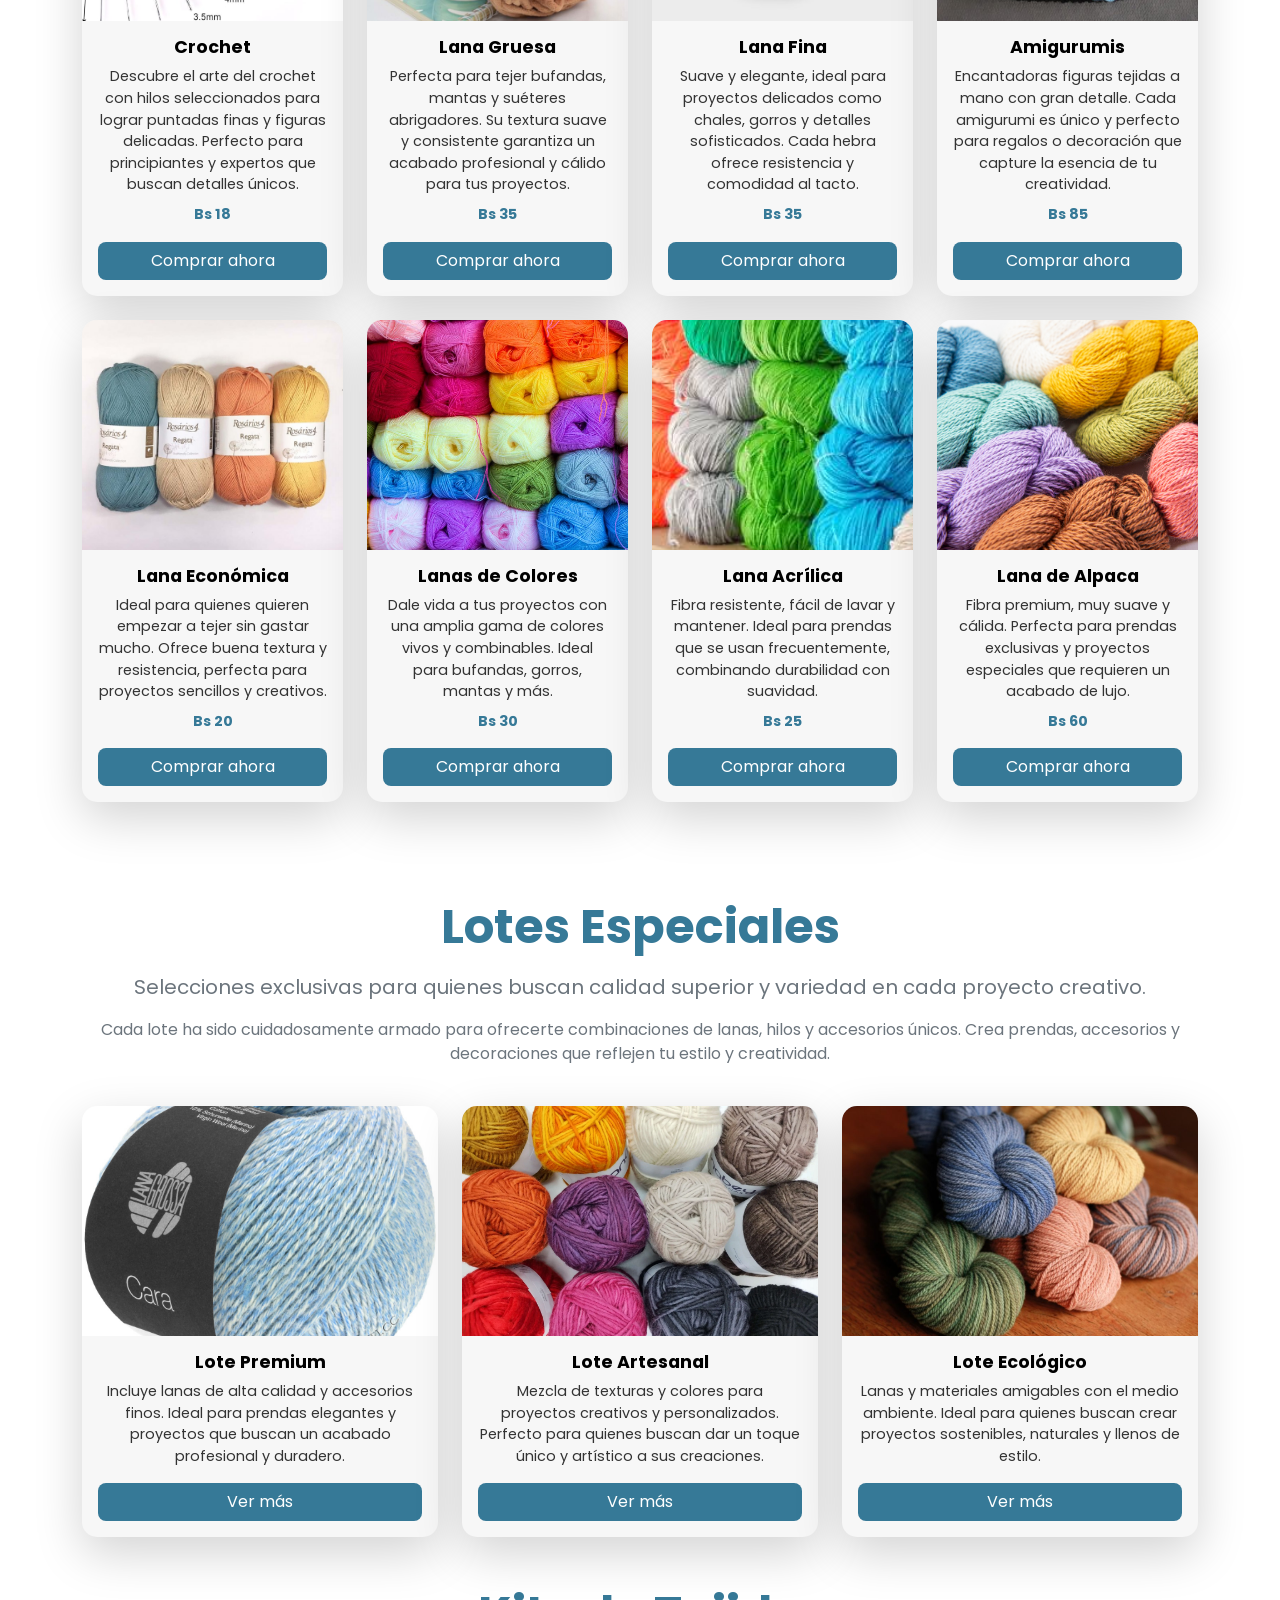
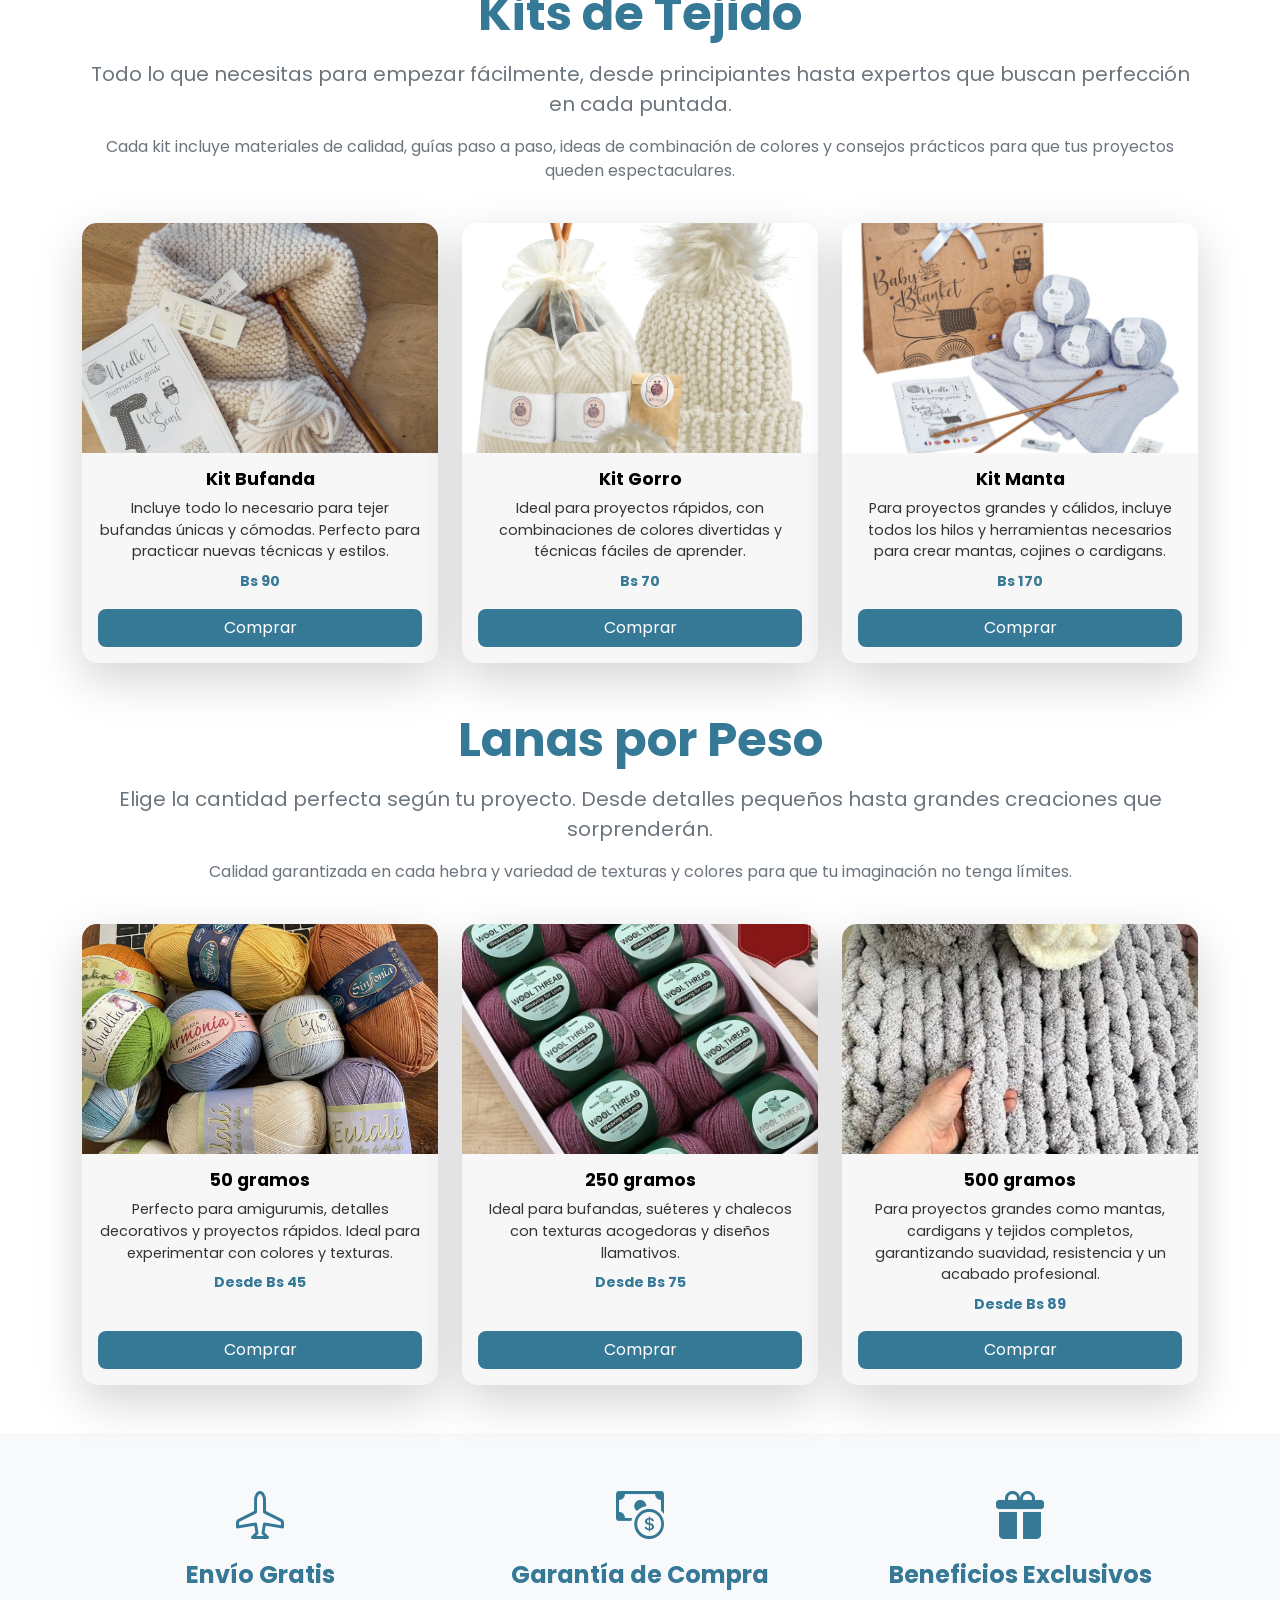
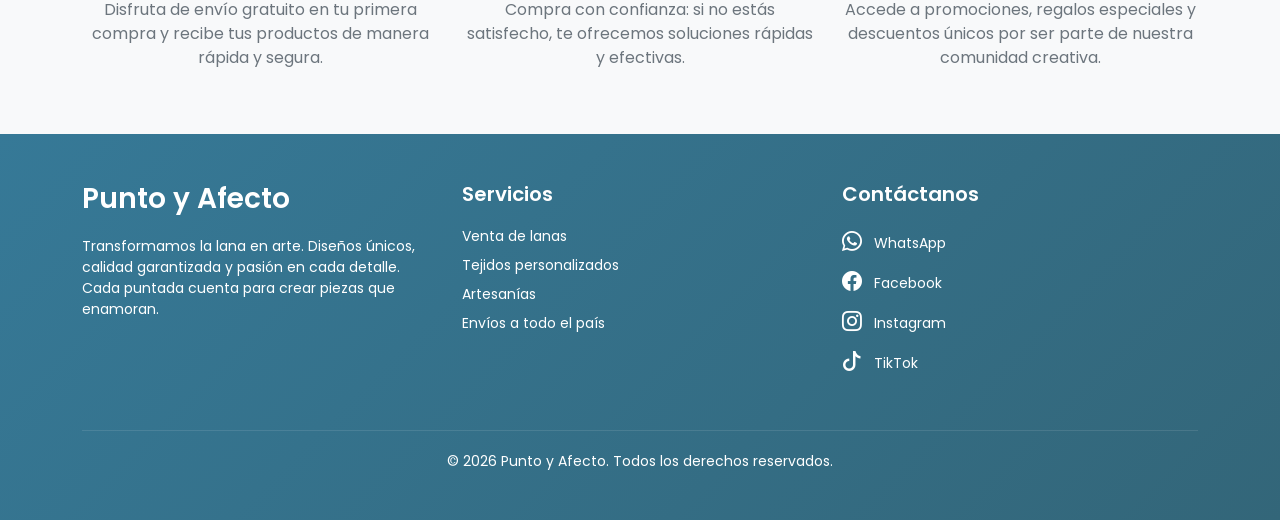
==== commit 31c85f8b: "actualice mi pagina" ====
--- a/index.html
+++ b/index.html
@@ -65,12 +65,8 @@
         <p class="fs-5 mb-3" style="color: #000;">
             En Punto y Afecto no solo vendemos lanas y accesorios, creamos experiencias que inspiran creatividad y estilo. Cada hilo ha sido cuidadosamente seleccionado para ofrecer calidad, suavidad y durabilidad en cada proyecto.
         </p>
-        <p class="fs-5 mb-3" style="color: #000;">
-            Nuestro compromiso es ayudarte a dar vida a tus ideas: desde pequeños detalles hasta grandes creaciones, con materiales que garantizan resultados sorprendentes y consistentes.
-        </p>
-        <p class="fs-5 mb-4" style="color: #000;">
-            Además, cada compra que realizas contribuye a apoyar el trabajo artesanal y la creatividad local. Porque tu proyecto merece lo mejor, y tú mereces disfrutar cada puntada sin preocupaciones.
-        </p>
+       
+       
     </div>
 </section>
  <!-- PRODUCTOS -->
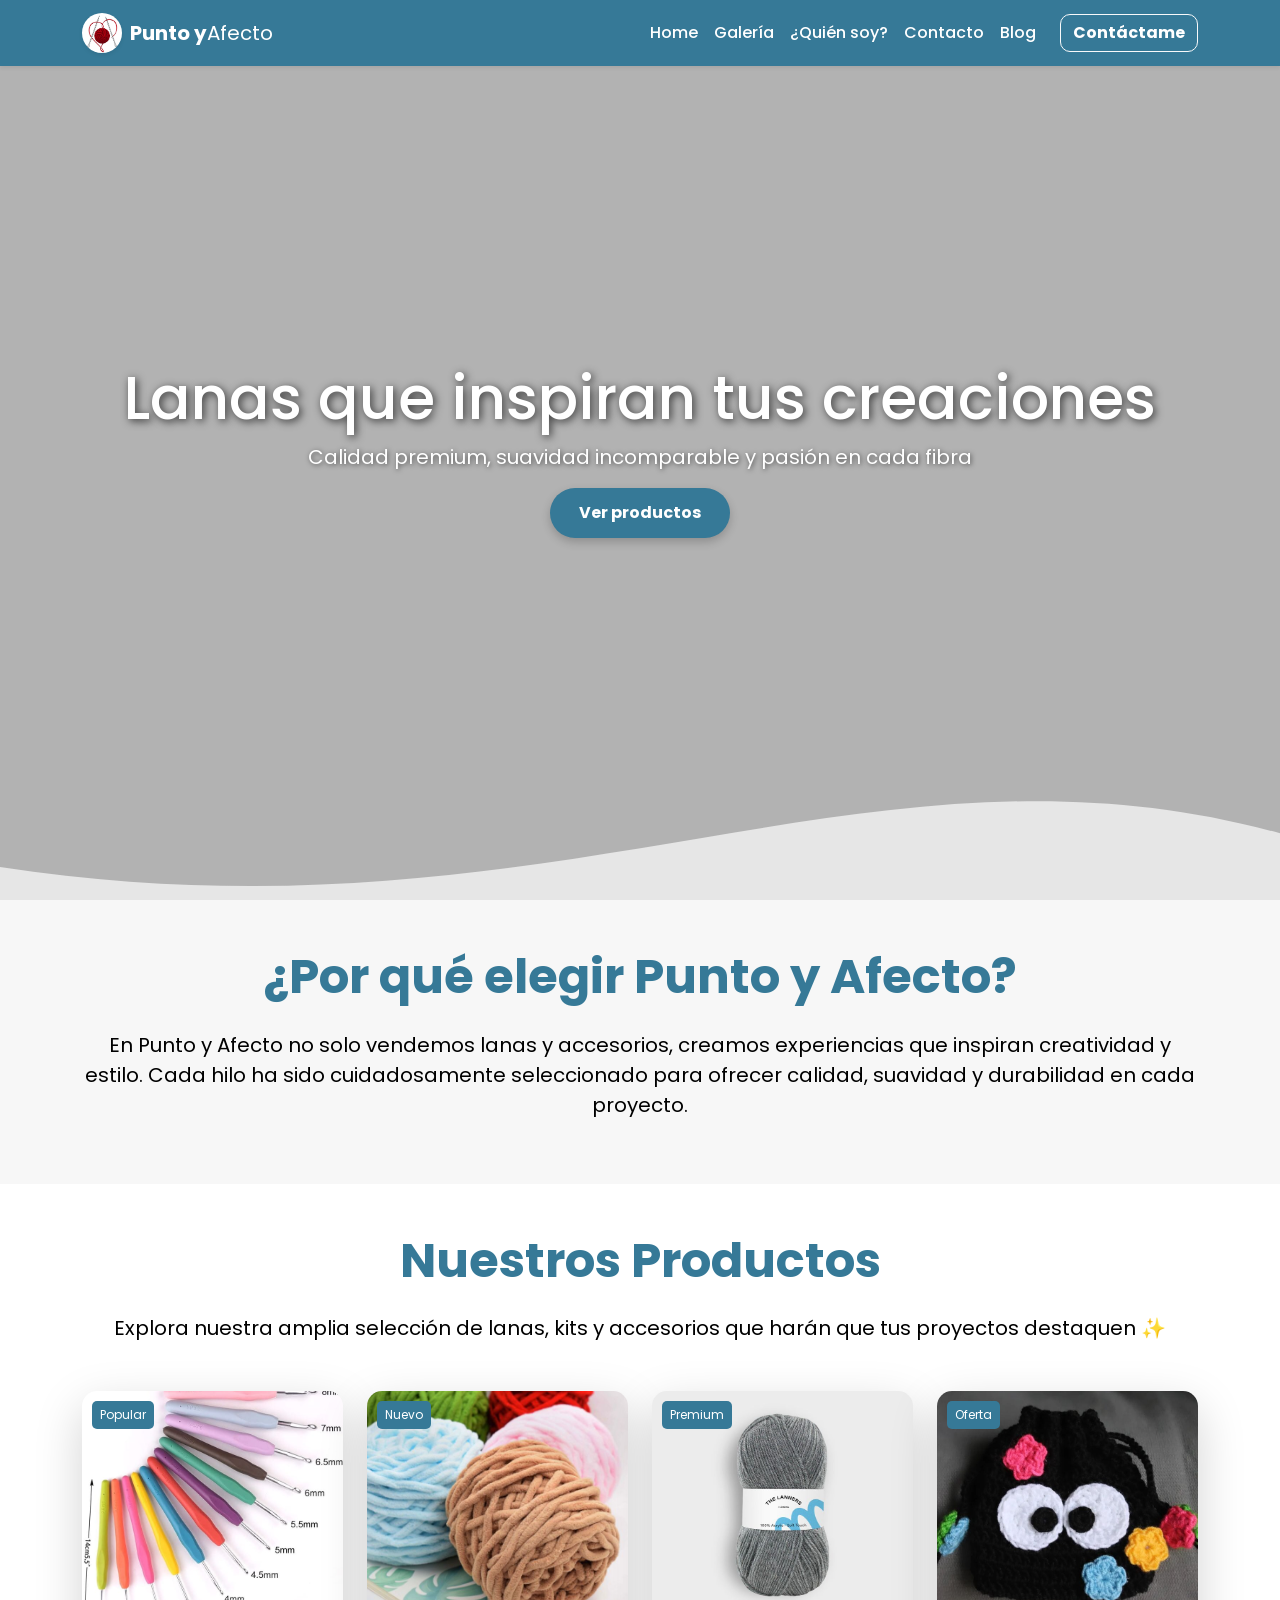
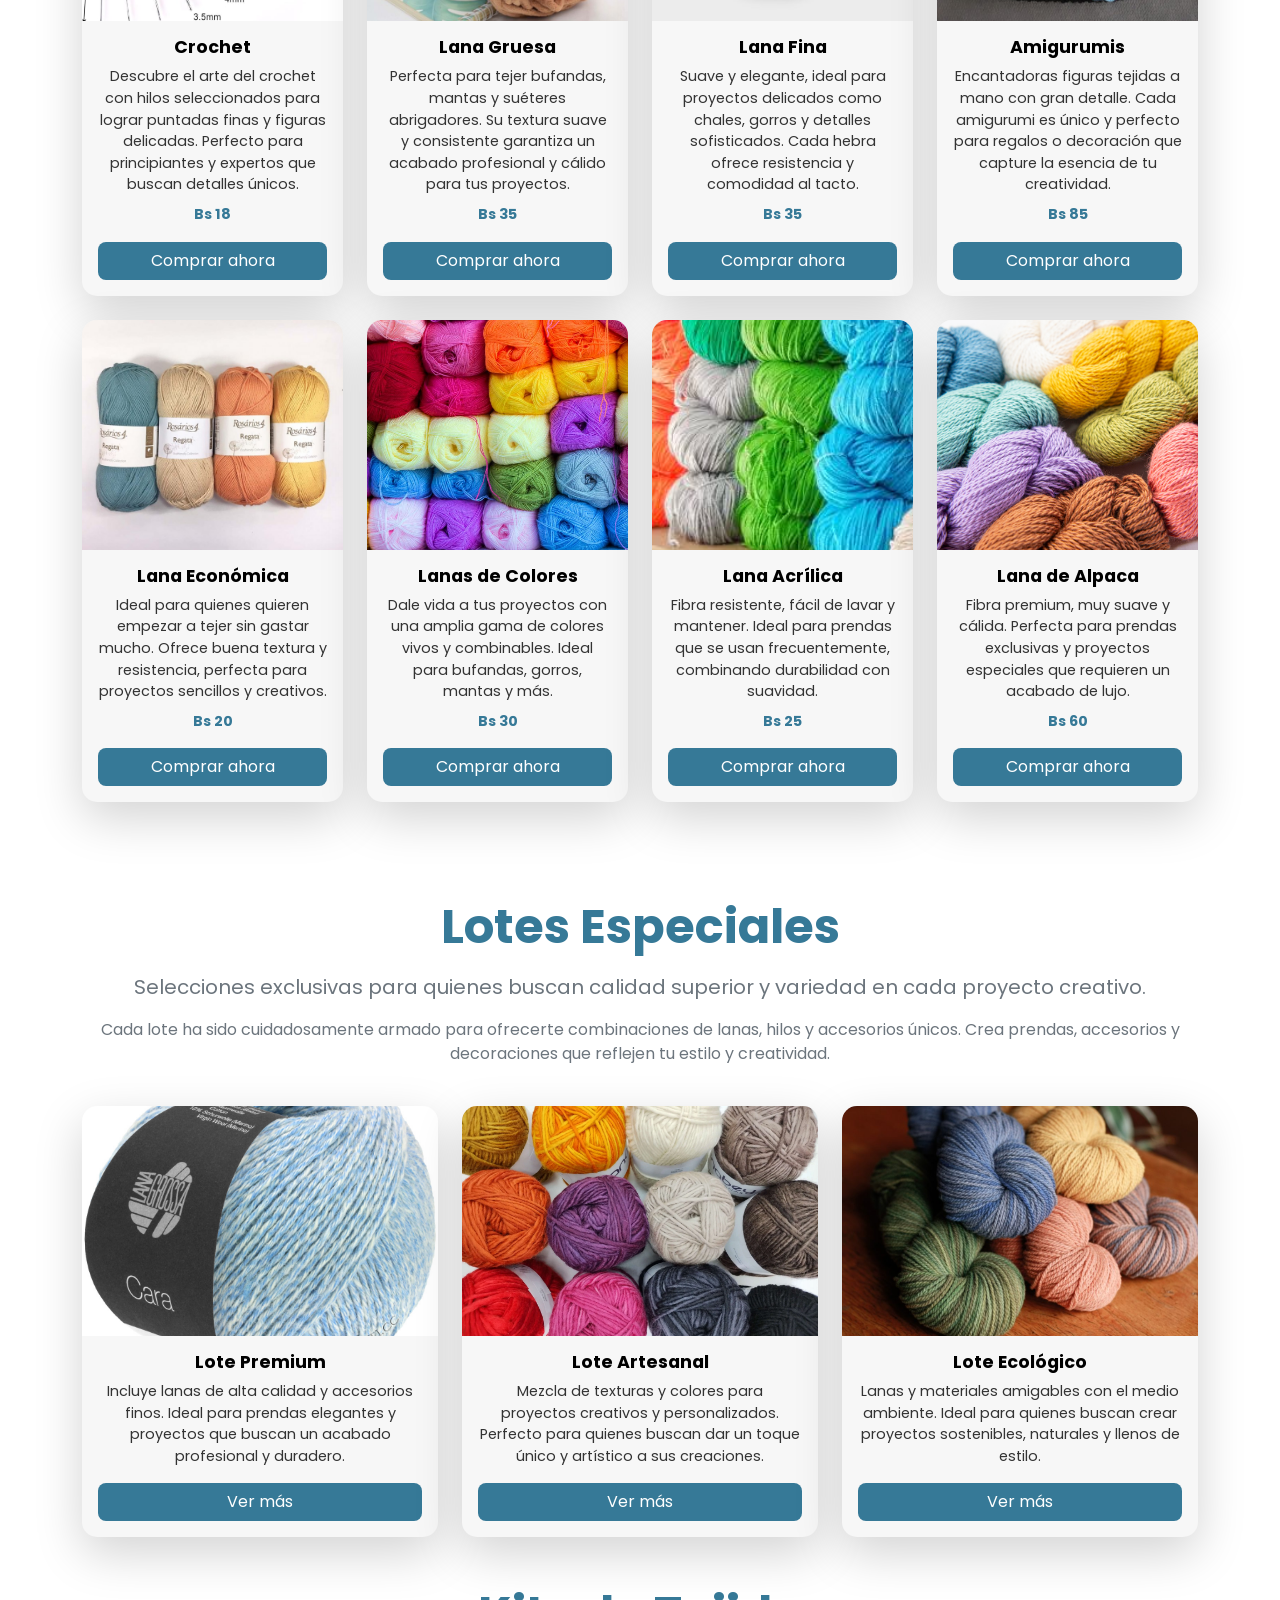
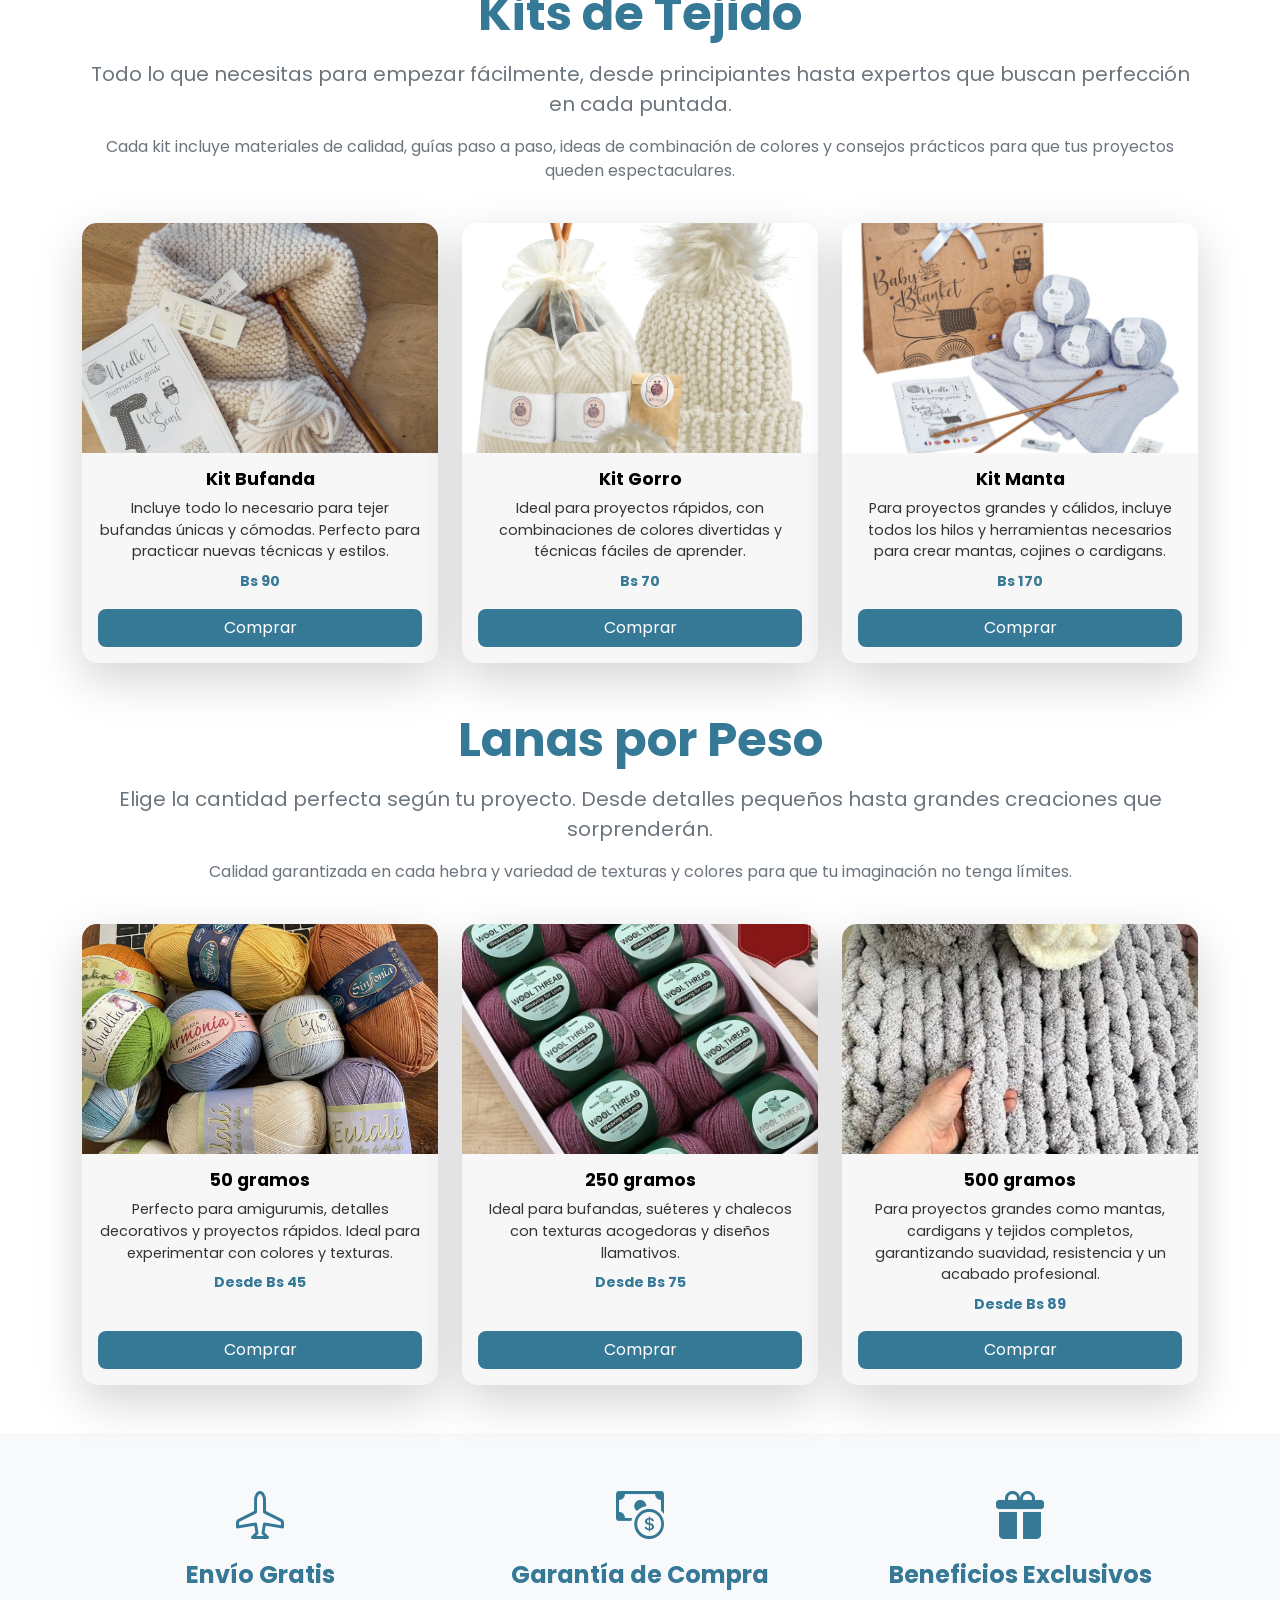
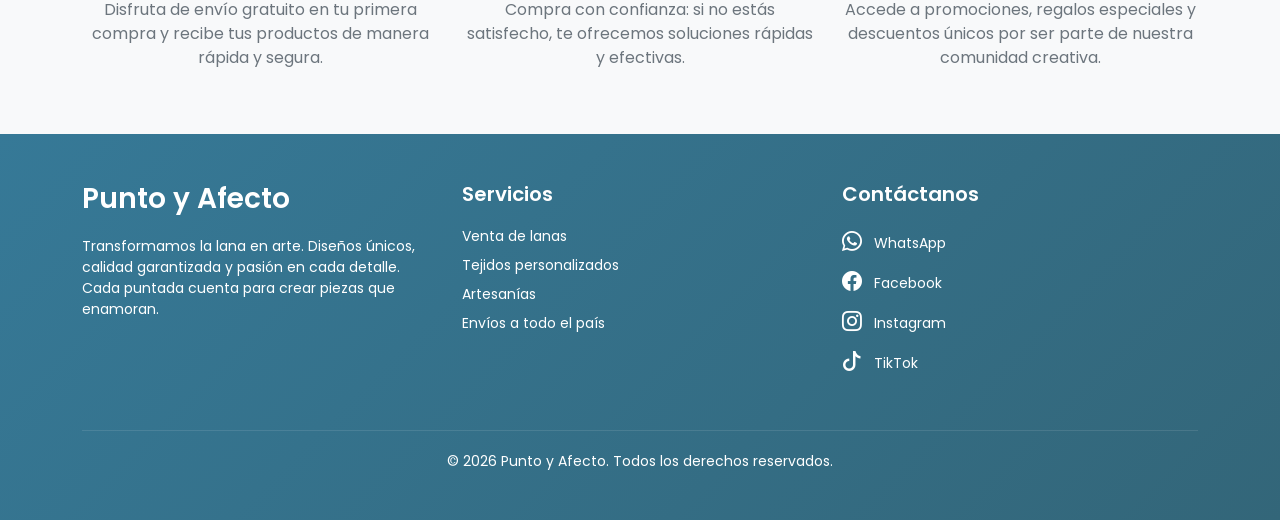
==== commit b9813e67: "actualice mi pagina" ====
--- a/index.html
+++ b/index.html
@@ -47,7 +47,8 @@
     <div class="content">
   <h1>Lanas que inspiran tus creaciones</h1>
         <p>Calidad premium, suavidad incomparable y pasión en cada fibra</p>
-    <a href="#productos" class="btn-ver">Ver productos</a>
+        <a href="#productos" class="btn btn-ver">Ver productos</a>
+   
     </div>
 
 
@@ -58,6 +59,7 @@
         </svg>
     </div>
     </section>
+    
     <!-- SECCIÓN EXTRA: ¿POR qué elegirnos? -->
 <section class="text-center py-5" style="background-color: #f7f7f7;">
     <div class="container">
--- a/style.css
+++ b/style.css
@@ -158,7 +158,8 @@
 
 /* HOVER (cuando pasas el mouse) */
 .btn-ver:hover {
-    background: #367997;/* azul más oscuro */
+    background: #367997; /* azul principal */
+  
     transform: scale(1.1);
     box-shadow: 0 8px 20px rgba(0,0,0,0.3);
 }
@@ -174,6 +175,7 @@
     50% { transform: scale(1.05); }
     100% { transform: scale(1); }
 }
+
 /* =======================
    ONDA SVG
 ======================= */
@@ -246,18 +248,7 @@
     font-size: 0.9rem;
 }
 
-/* =======================
-   BOTONES
-======================= */
-.btn-primary {
-    border-radius: 8px;
-    transition: 0.3s;
-}
-
-.btn-primary:hover {
-    background-color: #0d6efd;
-    transform: scale(1.05);
-}
+
 
 /* =======================
    BADGES (nuevo / popular)
